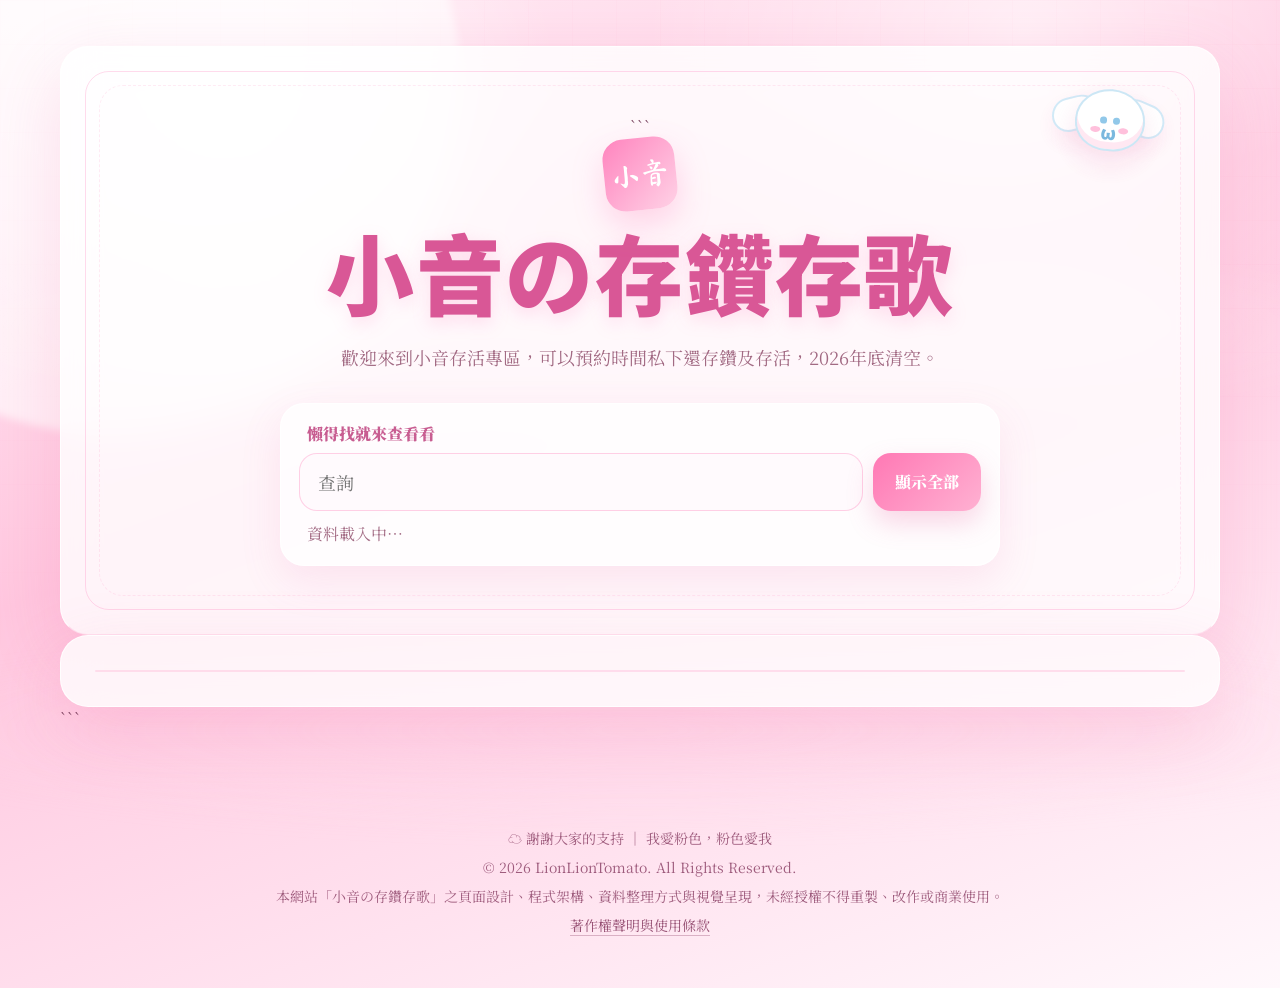
==== index.html @ f8d4b756 "Update index.html" ====
<!doctype html>

<html lang="zh-Hant">
<head>
  <meta charset="utf-8" />
  <meta name="viewport" content="width=device-width, initial-scale=1" />
  <title>小音の存鑽存歌</title>
  <meta name="description" content="小音の存鑽存歌查詢頁，只呈現 Google 試算表 A～F 欄資料。" />
  <link rel="preconnect" href="https://fonts.googleapis.com">
  <link rel="preconnect" href="https://fonts.gstatic.com" crossorigin>
  <link href="https://fonts.googleapis.com/css2?family=Ma+Shan+Zheng&family=Noto+Sans+TC:wght@500;700;900&family=Noto+Serif+TC:wght@500;700;900&display=swap" rel="stylesheet">
  <link rel="stylesheet" href="style.css" />
  <link rel="icon" type="image/svg+xml" href='data:image/svg+xml,<svg xmlns="http://www.w3.org/2000/svg" viewBox="0 0 100 100"><text y="0.9em" font-size="90">♬⋆</text></svg>'>

  <style>
    .site-footer{
      position:relative;
      z-index:2;
      max-width:980px;
      margin:36px auto 24px;
      padding:22px 18px;
      text-align:center;
      font-family:"Noto Serif TC","Noto Sans TC",serif;
      color:rgba(148,76,112,.9);
      font-size:14px;
      line-height:1.8;
    }

    .site-footer p{
      margin:4px 0;
    }

    .site-footer a{
      color:rgba(148,76,112,.98);
      text-decoration:none;
      border-bottom:1px solid rgba(148,76,112,.35);
    }

    .site-footer a:hover{
      opacity:.75;
    }
  </style>

</head>

<body>
  <div class="sky-glow"></div>
  <div class="mist mist-a"></div>
  <div class="mist mist-b"></div>

  <div class="floating-icons" aria-hidden="true">
    <span style="--x:8%; --delay:0s; --duration:13s;">☁️</span>
    <span style="--x:18%; --delay:2s; --duration:16s;">♡</span>
    <span style="--x:31%; --delay:5s; --duration:18s;">✦</span>
    <span style="--x:49%; --delay:1s; --duration:14s;">🎀</span>
    <span style="--x:64%; --delay:4s; --duration:17s;">☁️</span>
    <span style="--x:80%; --delay:3s; --duration:15s;">♡</span>
    <span style="--x:92%; --delay:6s; --duration:19s;">✧</span>
  </div>

  <main class="page-shell">
    <section class="hero panel">
      <div class="cinnamoroll-buddy" aria-hidden="true">
        <span class="ear ear-left"></span>
        <span class="ear ear-right"></span>
        <span class="face">
          <span class="eye eye-left"></span>
          <span class="eye eye-right"></span>
          <span class="cheek cheek-left"></span>
          <span class="cheek cheek-right"></span>
          <span class="mouth">ω</span>
        </span>
      </div>

```
  <div class="seal">小音</div>
  <p class="eyebrow"></p>
  <h1 id="siteTitle">小音の存鑽存歌</h1>
  <p id="siteSubtitle" class="subtitle">歡迎來到小音存活專區，可以預約時間私下還存鑽及存活，2026年底清空。</p>

  <div class="search-card" role="search">
    <label for="searchInput">懶得找就來查看看</label>
    <div class="search-row">
      <input id="searchInput" type="search" autocomplete="off" placeholder="查詢" />
      <button id="clearBtn" type="button">顯示全部</button>
    </div>
    <p id="resultText" class="result-text">資料載入中…</p>
  </div>
</section>

<section class="panel content-panel" aria-label="存鑽資料查詢結果">
  <div class="table-wrap">
    <table>
      <thead id="tableHead"></thead>
      <tbody id="tableBody"></tbody>
    </table>
  </div>
</section>
```

  </main>

  <footer class="site-footer">
    <p>☁️ 謝謝大家的支持 ｜ 我愛粉色，粉色愛我</p>
    <p>© 2026 LionLionTomato. All Rights Reserved.</p>
    <p>本網站「小音の存鑽存歌」之頁面設計、程式架構、資料整理方式與視覺呈現，未經授權不得重製、改作或商業使用。</p>
    <p><a href="copyright.html">著作權聲明與使用條款</a></p>
  </footer>

  <script src="script.js"></script>

</body>
</html>
---- style.css ----
:root {
  --sky-50: #fff7fb;
  --sky-100: #ffeaf4;
  --sky-200: #ffd3e7;
  --sky-300: #ffacd3;
  --sky-500: #ff78b4;
  --ink: #77415d;
  --ink-soft: #a26a83;
  --paper: rgba(255, 255, 255, 0.80);
  --paper-solid: #fffafd;
  --line: rgba(255, 120, 180, 0.24);
  --shadow: 0 24px 70px rgba(238, 92, 157, 0.18);
  --radius: 28px;
}

* { box-sizing: border-box; }
html { scroll-behavior: smooth; }
body {
  margin: 0;
  min-height: 100vh;
  color: var(--ink);
  font-family: "Noto Serif TC", "DFKai-SB", "KaiTi", serif;
  background:
    radial-gradient(circle at 18% 10%, rgba(255,255,255,0.86), rgba(255,255,255,0) 24%),
    radial-gradient(circle at 80% 3%, rgba(255,255,255,0.62), rgba(255,255,255,0) 27%),
    linear-gradient(160deg, #fff1f8 0%, #ffc7df 42%, #fff8fc 100%);
  overflow-x: hidden;
}
body::before {
  content: "";
  position: fixed;
  inset: 0;
  pointer-events: none;
  background-image:
    linear-gradient(rgba(255, 120, 180, 0.06) 1px, transparent 1px),
    linear-gradient(90deg, rgba(255, 120, 180, 0.045) 1px, transparent 1px);
  background-size: 44px 44px;
  mask-image: linear-gradient(to bottom, rgba(0,0,0,0.55), transparent 78%);
}
.sky-glow {
  position: fixed;
  width: 54vw;
  height: 54vw;
  left: -18vw;
  top: -20vw;
  border-radius: 50%;
  background: rgba(255, 255, 255, 0.62);
  filter: blur(4px);
  pointer-events: none;
}
.mist {
  position: fixed;
  left: -15%;
  right: -15%;
  height: 220px;
  border-radius: 50%;
  pointer-events: none;
  filter: blur(10px);
  opacity: .55;
  animation: drift 18s ease-in-out infinite alternate;
}
.mist-a { top: 220px; background: radial-gradient(ellipse, rgba(255,255,255,.82), transparent 68%); }
.mist-b { bottom: 60px; background: radial-gradient(ellipse, rgba(255,211,231,.72), transparent 70%); animation-duration: 24s; }
@keyframes drift {
  from { transform: translateX(-3%) translateY(0); }
  to { transform: translateX(5%) translateY(-18px); }
}
.floating-icons {
  position: fixed;
  inset: 0;
  pointer-events: none;
  overflow: hidden;
  z-index: 1;
}
.floating-icons span {
  position: absolute;
  left: var(--x);
  bottom: -80px;
  font-size: clamp(22px, 3vw, 42px);
  opacity: .38;
  animation: floatUp var(--duration) linear infinite;
  animation-delay: var(--delay);
}
@keyframes floatUp {
  0% { transform: translateY(0) rotate(0deg); opacity: 0; }
  12% { opacity: .38; }
  70% { opacity: .34; }
  100% { transform: translateY(-115vh) rotate(28deg); opacity: 0; }
}
.page-shell {
  position: relative;
  z-index: 2;
  width: min(1160px, calc(100% - 32px));
  margin: 0 auto;
  padding: 46px 0 34px;
}
.panel {
  background: var(--paper);
  backdrop-filter: blur(18px);
  border: 1px solid rgba(255,255,255,.86);
  box-shadow: var(--shadow);
  border-radius: var(--radius);
}
.hero {
  min-height: 390px;
  padding: clamp(30px, 6vw, 68px);
  position: relative;
  overflow: hidden;
  text-align: center;
  border-bottom: 1px solid rgba(255, 120, 180, .16);
}
.hero::before,
.hero::after {
  content: "";
  position: absolute;
  inset: 24px;
  border: 1px solid rgba(255, 126, 186, .28);
  border-radius: 24px;
  pointer-events: none;
}
.hero::after {
  inset: 38px;
  border-style: dashed;
  opacity: .55;
}
.cinnamoroll-buddy {
  position: absolute;
  top: 30px;
  right: 52px;
  width: 118px;
  height: 88px;
  transform: rotate(5deg);
  opacity: .94;
  pointer-events: none;
  z-index: 1;
}
.cinnamoroll-buddy .face {
  position: absolute;
  left: 26px;
  top: 12px;
  width: 70px;
  height: 62px;
  border-radius: 50% 50% 46% 46%;
  background: #fff;
  box-shadow: 0 12px 26px rgba(230, 99, 159, .18), inset 0 -7px 0 rgba(255, 226, 239, .8);
  border: 2px solid rgba(142, 203, 235, .48);
}
.cinnamoroll-buddy .ear {
  position: absolute;
  top: 22px;
  width: 48px;
  height: 34px;
  background: #fff;
  border-radius: 40px 40px 36px 36px;
  border: 2px solid rgba(142, 203, 235, .42);
  box-shadow: 0 10px 22px rgba(230, 99, 159, .13);
}
.cinnamoroll-buddy .ear-left { left: 2px; transform: rotate(-19deg); }
.cinnamoroll-buddy .ear-right { right: 2px; transform: rotate(19deg); }
.cinnamoroll-buddy .eye {
  position: absolute;
  top: 26px;
  width: 7px;
  height: 7px;
  background: #8bc5e8;
  border-radius: 50%;
}
.cinnamoroll-buddy .eye-left { left: 23px; }
.cinnamoroll-buddy .eye-right { right: 23px; }
.cinnamoroll-buddy .cheek {
  position: absolute;
  top: 36px;
  width: 10px;
  height: 6px;
  background: rgba(255, 135, 188, .55);
  border-radius: 50%;
}
.cinnamoroll-buddy .cheek-left { left: 14px; }
.cinnamoroll-buddy .cheek-right { right: 14px; }
.cinnamoroll-buddy .mouth {
  position: absolute;
  left: 0;
  right: 0;
  top: 32px;
  text-align: center;
  color: #72b4dc;
  font: 900 18px/1 "Noto Sans TC", sans-serif;
}
.seal {
  width: 72px;
  height: 72px;
  margin: 0 auto 12px;
  display: grid;
  place-items: center;
  border-radius: 20px;
  background: linear-gradient(135deg, #ff84be, #ffd2e6);
  color: #fff;
  font-family: "Ma Shan Zheng", "DFKai-SB", serif;
  font-size: 30px;
  box-shadow: 0 14px 32px rgba(255, 120, 180, .28);
  transform: rotate(-6deg);
}
.eyebrow {
  margin: 0 0 10px;
  letter-spacing: .18em;
  text-transform: uppercase;
  font-size: 12px;
  color: #db6fa4;
  font-weight: 700;
}
h1, h2 {
  margin: 0;
  font-family: "Noto Sans TC", "Noto Serif TC", "Microsoft JhengHei", sans-serif;
  letter-spacing: .03em;
  font-weight: 800;
}
h1 {
  font-size: clamp(42px, 7.6vw, 88px);
  line-height: 1.12;
  color: #d95796;
  font-weight: 900;
  letter-spacing: .02em;
  text-shadow: 0 6px 18px rgba(255, 120, 180, .22);
}
h2 { font-size: clamp(32px, 4vw, 52px); color: #cf5a91; }
.subtitle {
  margin: 20px auto 0;
  max-width: 680px;
  color: var(--ink-soft);
  font-size: 18px;
  line-height: 1.8;
}
.search-card {
  width: min(720px, 100%);
  margin: 30px auto 0;
  padding: 18px;
  border-radius: 24px;
  background: rgba(255, 255, 255, .74);
  border: 1px solid rgba(255, 255, 255, .92);
  box-shadow: 0 15px 40px rgba(230, 99, 159, .13);
  text-align: left;
}
.search-card label {
  display: block;
  margin: 0 0 8px 8px;
  font-weight: 900;
  color: #c85d91;
}
.search-row {
  display: grid;
  grid-template-columns: 1fr auto;
  gap: 10px;
}
input[type="search"] {
  width: 100%;
  border: 1px solid rgba(255, 120, 180, .32);
  background: rgba(255, 250, 253, .96);
  color: var(--ink);
  font: inherit;
  font-size: 18px;
  border-radius: 18px;
  padding: 15px 18px;
  outline: none;
  transition: .2s ease;
}
input[type="search"]:focus {
  border-color: rgba(230, 99, 159, .72);
  box-shadow: 0 0 0 4px rgba(255, 126, 186, .20);
}
button {
  border: 0;
  border-radius: 18px;
  padding: 0 22px;
  font: inherit;
  font-weight: 900;
  color: white;
  cursor: pointer;
  background: linear-gradient(135deg, #ff78b4, #ffb1d2);
  box-shadow: 0 12px 26px rgba(230, 99, 159, .25);
  transition: transform .2s ease, box-shadow .2s ease;
}
button:hover {
  transform: translateY(-2px);
  box-shadow: 0 16px 32px rgba(230, 99, 159, .30);
}
.result-text {
  margin: 10px 8px 0;
  color: var(--ink-soft);
  line-height: 1.6;
}
.sheet-actions {
  margin: 8px 8px 0;
  color: var(--ink-soft);
  line-height: 1.6;
  font-size: 15px;
}
.sheet-actions a {
  color: #d95796;
  font-weight: 900;
  text-decoration: none;
  border-bottom: 1px solid rgba(217, 87, 150, .35);
}
.sheet-actions a:hover { border-bottom-color: rgba(217, 87, 150, .9); }
.summary-grid {
  display: grid;
  grid-template-columns: repeat(5, 1fr);
  gap: 14px;
  margin: 18px 0;
}
.summary-card {
  position: relative;
  overflow: hidden;
  padding: 20px 18px;
  border-radius: 24px;
  background: rgba(255, 255, 255, .72);
  border: 1px solid rgba(255,255,255,.9);
  box-shadow: 0 16px 46px rgba(230, 99, 159, .13);
}
.summary-card::after {
  content: "";
  position: absolute;
  width: 82px;
  height: 82px;
  right: -22px;
  top: -28px;
  background: var(--accent, #ffd3e7);
  border-radius: 50%;
  opacity: .38;
}
.summary-card .label {
  color: var(--ink-soft);
  font-size: 13px;
  font-weight: 900;
}
.summary-card .value {
  margin-top: 6px;
  font-size: clamp(24px, 3vw, 34px);
  font-weight: 900;
  color: #bd4d82;
}
.content-panel { padding: clamp(20px, 4vw, 34px); }
.section-head {
  display: flex;
  align-items: end;
  justify-content: space-between;
  gap: 20px;
  margin-bottom: 20px;
}
.source-note { color: var(--ink-soft); margin: 0; }
.table-wrap {
  overflow-x: auto;
  border-radius: 22px;
  border: 1px solid var(--line);
  background: rgba(255,255,255,.60);
}
table {
  width: 100%;
  border-collapse: collapse;
  min-width: 860px;
}
th, td {
  padding: 16px 14px;
  text-align: center;
  border-bottom: 1px solid rgba(255, 120, 180, .14);
}
th {
  font-size: 15px;
  letter-spacing: .08em;
  color: #fff;
  font-weight: 900;
  white-space: nowrap;
}
td {
  font-size: 17px;
  color: #7a4660;
}
tbody tr:hover { background: rgba(255, 236, 246, .62); }
.col-name { background: linear-gradient(135deg, #ff78b4, #ffaad0); }
.col-diamond { background: linear-gradient(135deg, #ff97c7, #ffc1dc); }
.col-song { background: linear-gradient(135deg, #bda7ff, #dfd5ff); }
.col-bomb { background: linear-gradient(135deg, #ffaecf, #ffd8e8); }
.col-total { background: linear-gradient(135deg, #ffc76f, #ffe1a7); }
.col-extra { background: linear-gradient(135deg, #8fd6f7, #cceeff); }
.name-cell {
  font-weight: 900;
  color: #bd4d82;
}
.empty-state {
  grid-column: 1 / -1;
  text-align: center;
  padding: 36px 16px;
  color: var(--ink-soft);
  border: 1px dashed rgba(255, 120, 180, .38);
  border-radius: 24px;
  background: rgba(255,255,255,.45);
}
footer {
  position: relative;
  z-index: 2;
  width: min(1160px, calc(100% - 32px));
  margin: 0 auto 30px;
  text-align: center;
  color: rgba(119, 65, 93, .64);
  font-size: 14px;
}
@media (max-width: 920px) {
  .summary-grid { grid-template-columns: repeat(2, 1fr); }
  .section-head { align-items: flex-start; flex-direction: column; }
  .cinnamoroll-buddy { opacity: .38; transform: scale(.9) rotate(5deg); }
}
@media (max-width: 640px) {
  .page-shell { width: min(100% - 20px, 1160px); padding-top: 18px; }
  .hero { padding: 28px 18px; }
  .search-row { grid-template-columns: 1fr; }
  button { min-height: 52px; }
  .summary-grid { grid-template-columns: 1fr; }
  th, td { padding: 13px 10px; }
  .cinnamoroll-buddy { top: 18px; right: 14px; transform: scale(.72) rotate(5deg); }
}
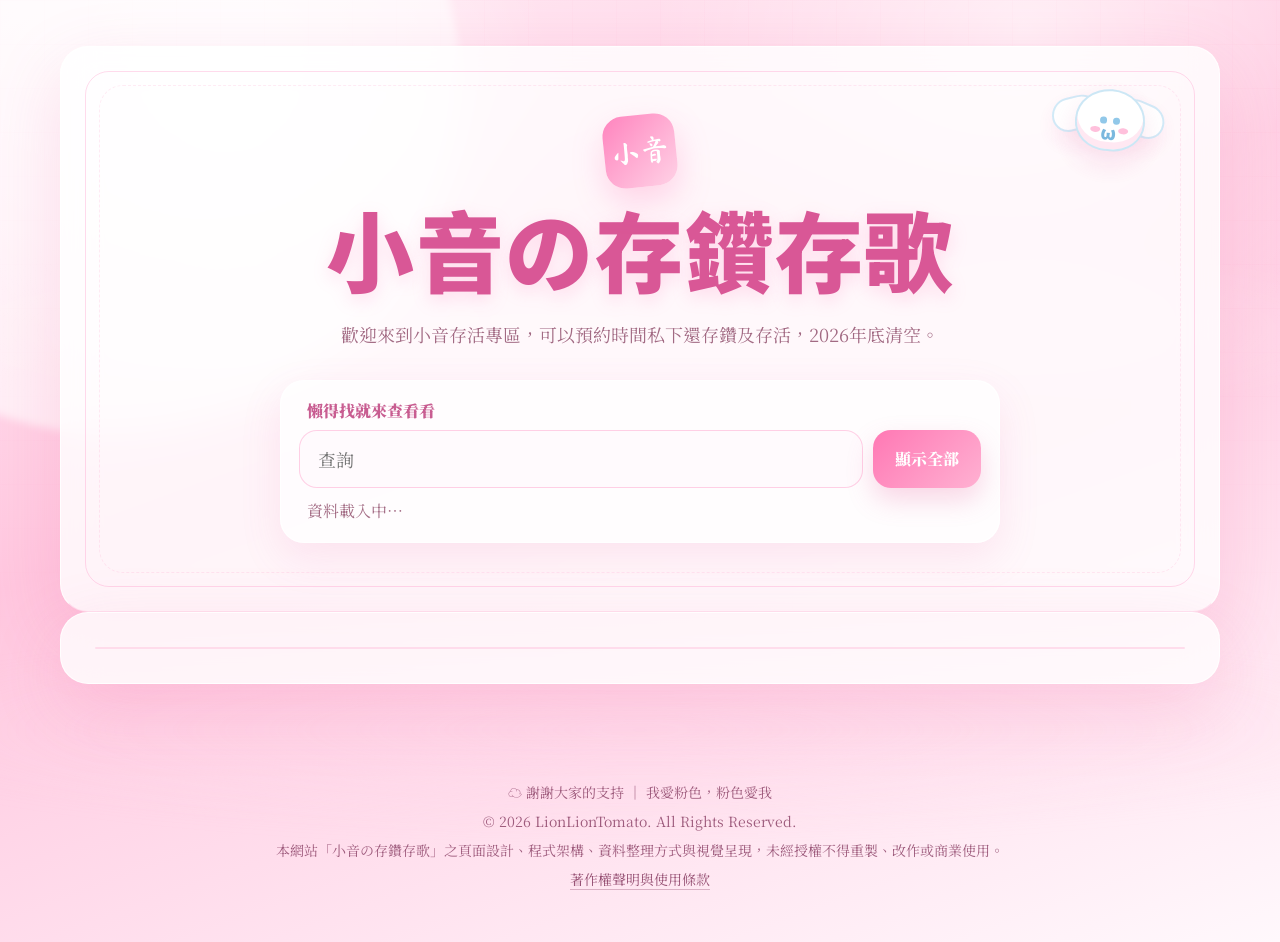
==== commit f5ad5279: "Update index.html" ====
--- a/index.html
+++ b/index.html
@@ -72,32 +72,29 @@
         </span>
       </div>
 
-```
-  <div class="seal">小音</div>
-  <p class="eyebrow"></p>
-  <h1 id="siteTitle">小音の存鑽存歌</h1>
-  <p id="siteSubtitle" class="subtitle">歡迎來到小音存活專區，可以預約時間私下還存鑽及存活，2026年底清空。</p>
+      <div class="seal">小音</div>
+      <p class="eyebrow"></p>
+      <h1 id="siteTitle">小音の存鑽存歌</h1>
+      <p id="siteSubtitle" class="subtitle">歡迎來到小音存活專區，可以預約時間私下還存鑽及存活，2026年底清空。</p>
 
-  <div class="search-card" role="search">
-    <label for="searchInput">懶得找就來查看看</label>
-    <div class="search-row">
-      <input id="searchInput" type="search" autocomplete="off" placeholder="查詢" />
-      <button id="clearBtn" type="button">顯示全部</button>
-    </div>
-    <p id="resultText" class="result-text">資料載入中…</p>
-  </div>
-</section>
+      <div class="search-card" role="search">
+        <label for="searchInput">懶得找就來查看看</label>
+        <div class="search-row">
+          <input id="searchInput" type="search" autocomplete="off" placeholder="查詢" />
+          <button id="clearBtn" type="button">顯示全部</button>
+        </div>
+        <p id="resultText" class="result-text">資料載入中…</p>
+      </div>
+    </section>
 
-<section class="panel content-panel" aria-label="存鑽資料查詢結果">
-  <div class="table-wrap">
-    <table>
-      <thead id="tableHead"></thead>
-      <tbody id="tableBody"></tbody>
-    </table>
-  </div>
-</section>
-```
-
+    <section class="panel content-panel" aria-label="存鑽資料查詢結果">
+      <div class="table-wrap">
+        <table>
+          <thead id="tableHead"></thead>
+          <tbody id="tableBody"></tbody>
+        </table>
+      </div>
+    </section>
   </main>
 
   <footer class="site-footer">
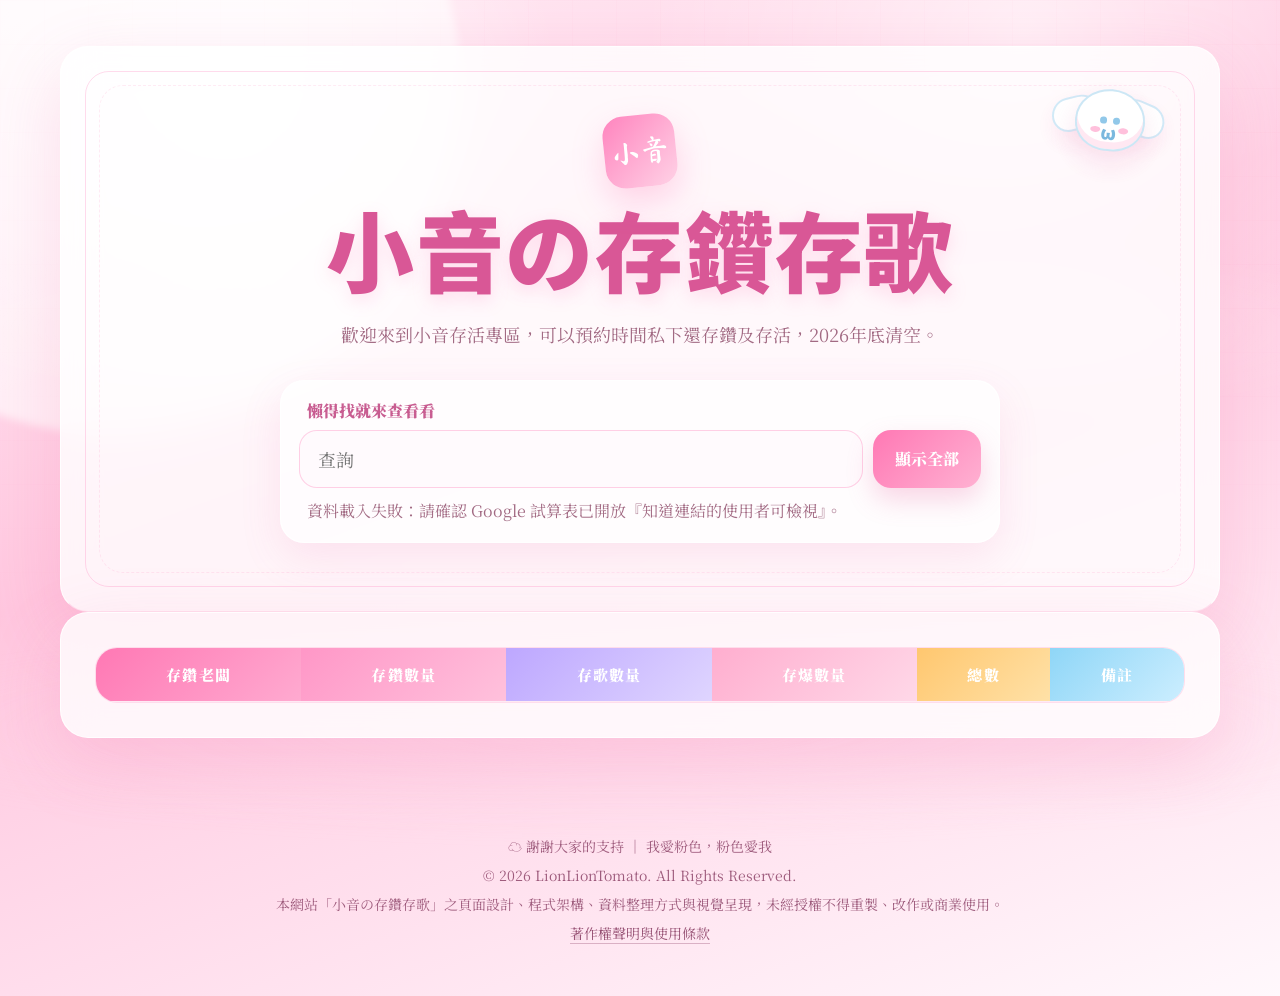
==== commit 9cda292a: "Update index.html" ====
--- a/index.html
+++ b/index.html
@@ -104,7 +104,7 @@
     <p><a href="copyright.html">著作權聲明與使用條款</a></p>
   </footer>
 
-  <script src="script.js"></script>
+  <script src="script.js?v=20260621a"></script>
 
 </body>
 </html>
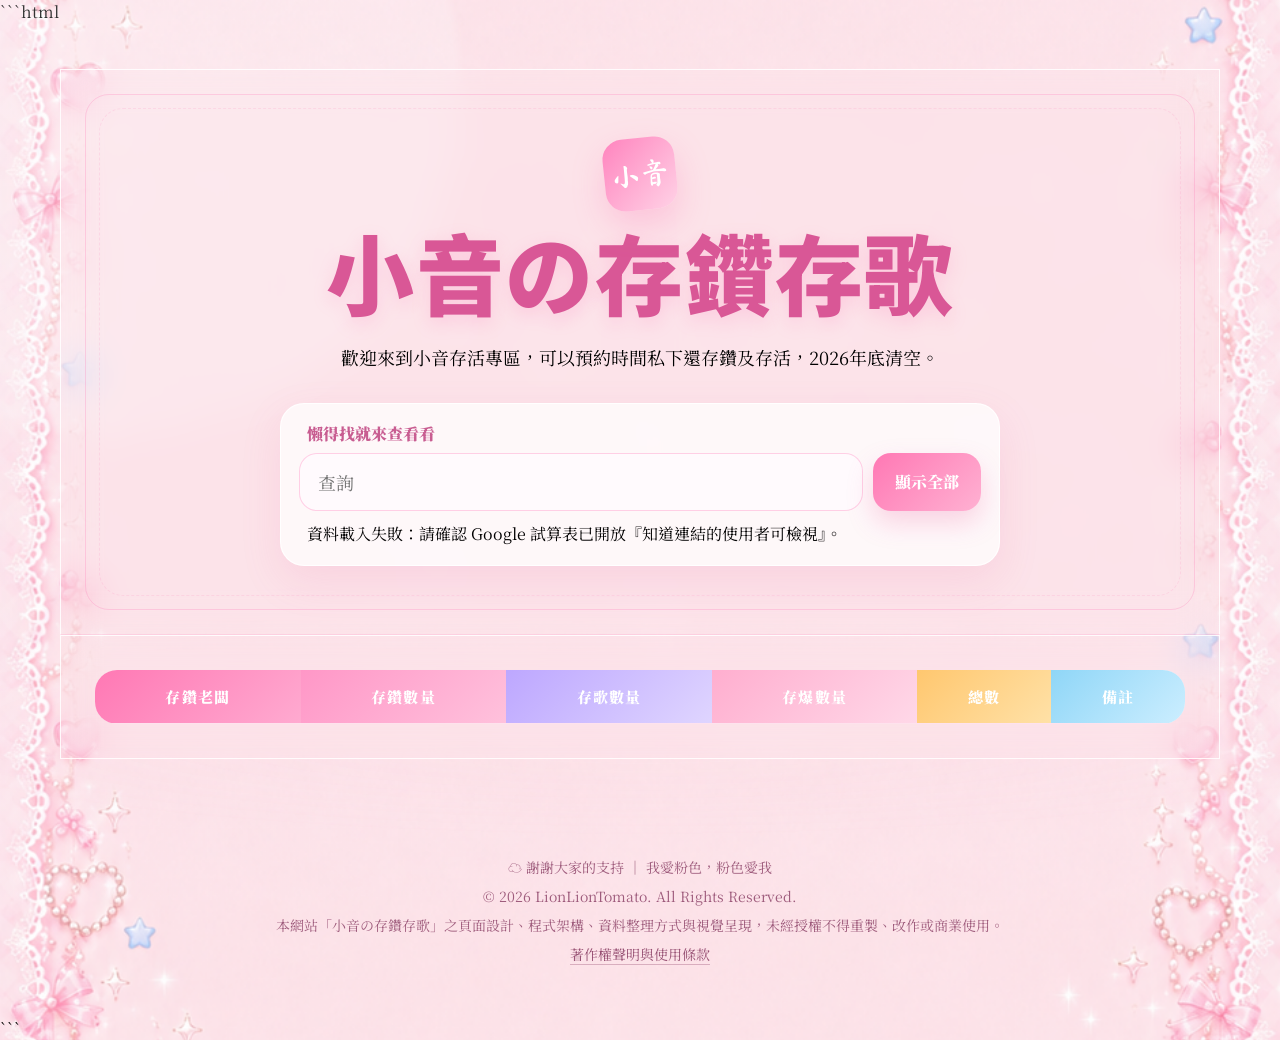
==== commit a0cf9e84: "Update index.html" ====
--- a/index.html
+++ b/index.html
@@ -1,3 +1,4 @@
+```html
 <!doctype html>
 
 <html lang="zh-Hant">
@@ -6,10 +7,13 @@
   <meta name="viewport" content="width=device-width, initial-scale=1" />
   <title>小音の存鑽存歌</title>
   <meta name="description" content="小音の存鑽存歌查詢頁，只呈現 Google 試算表 A～F 欄資料。" />
+
   <link rel="preconnect" href="https://fonts.googleapis.com">
   <link rel="preconnect" href="https://fonts.gstatic.com" crossorigin>
   <link href="https://fonts.googleapis.com/css2?family=Ma+Shan+Zheng&family=Noto+Sans+TC:wght@500;700;900&family=Noto+Serif+TC:wght@500;700;900&display=swap" rel="stylesheet">
+
   <link rel="stylesheet" href="style.css" />
+
   <link rel="icon" type="image/svg+xml" href='data:image/svg+xml,<svg xmlns="http://www.w3.org/2000/svg" viewBox="0 0 100 100"><text y="0.9em" font-size="90">♬⋆</text></svg>'>
 
   <style>
@@ -40,7 +44,6 @@
       opacity:.75;
     }
   </style>
-
 </head>
 
 <body>
@@ -60,29 +63,20 @@
 
   <main class="page-shell">
     <section class="hero panel">
-      <div class="cinnamoroll-buddy" aria-hidden="true">
-        <span class="ear ear-left"></span>
-        <span class="ear ear-right"></span>
-        <span class="face">
-          <span class="eye eye-left"></span>
-          <span class="eye eye-right"></span>
-          <span class="cheek cheek-left"></span>
-          <span class="cheek cheek-right"></span>
-          <span class="mouth">ω</span>
-        </span>
-      </div>
-
       <div class="seal">小音</div>
       <p class="eyebrow"></p>
+
       <h1 id="siteTitle">小音の存鑽存歌</h1>
       <p id="siteSubtitle" class="subtitle">歡迎來到小音存活專區，可以預約時間私下還存鑽及存活，2026年底清空。</p>
 
       <div class="search-card" role="search">
         <label for="searchInput">懶得找就來查看看</label>
+
         <div class="search-row">
           <input id="searchInput" type="search" autocomplete="off" placeholder="查詢" />
           <button id="clearBtn" type="button">顯示全部</button>
         </div>
+
         <p id="resultText" class="result-text">資料載入中…</p>
       </div>
     </section>
@@ -105,6 +99,6 @@
   </footer>
 
   <script src="script.js?v=20260621a"></script>
-
 </body>
 </html>
+```
--- a/style.css
+++ b/style.css
@@ -1,3 +1,4 @@
+```css
 :root {
   --sky-50: #fff7fb;
   --sky-100: #ffeaf4;
@@ -15,28 +16,30 @@
 
 * { box-sizing: border-box; }
 html { scroll-behavior: smooth; }
+
 body {
   margin: 0;
   min-height: 100vh;
   color: var(--ink);
   font-family: "Noto Serif TC", "DFKai-SB", "KaiTi", serif;
+  overflow-x: hidden;
+  position: relative;
+
+  /* 電腦版背景：粉紅少女風背景圖 */
   background:
-    radial-gradient(circle at 18% 10%, rgba(255,255,255,0.86), rgba(255,255,255,0) 24%),
-    radial-gradient(circle at 80% 3%, rgba(255,255,255,0.62), rgba(255,255,255,0) 27%),
-    linear-gradient(160deg, #fff1f8 0%, #ffc7df 42%, #fff8fc 100%);
-  overflow-x: hidden;
-}
+    linear-gradient(rgba(255, 236, 246, 0.08), rgba(255, 236, 246, 0.08)),
+    url("./bg-desktop.png");
+  background-size: cover;
+  background-position: center center;
+  background-repeat: no-repeat;
+  background-attachment: fixed;
+}
+
+/* 關掉原本格線背景，避免和圖片背景重疊 */
 body::before {
-  content: "";
-  position: fixed;
-  inset: 0;
-  pointer-events: none;
-  background-image:
-    linear-gradient(rgba(255, 120, 180, 0.06) 1px, transparent 1px),
-    linear-gradient(90deg, rgba(255, 120, 180, 0.045) 1px, transparent 1px);
-  background-size: 44px 44px;
-  mask-image: linear-gradient(to bottom, rgba(0,0,0,0.55), transparent 78%);
-}
+  display: none;
+}
+
 .sky-glow {
   position: fixed;
   width: 54vw;
@@ -44,10 +47,11 @@
   left: -18vw;
   top: -20vw;
   border-radius: 50%;
-  background: rgba(255, 255, 255, 0.62);
+  background: rgba(255, 255, 255, 0.20);
   filter: blur(4px);
   pointer-events: none;
 }
+
 .mist {
   position: fixed;
   left: -15%;
@@ -56,15 +60,26 @@
   border-radius: 50%;
   pointer-events: none;
   filter: blur(10px);
-  opacity: .55;
+  opacity: .22;
   animation: drift 18s ease-in-out infinite alternate;
 }
-.mist-a { top: 220px; background: radial-gradient(ellipse, rgba(255,255,255,.82), transparent 68%); }
-.mist-b { bottom: 60px; background: radial-gradient(ellipse, rgba(255,211,231,.72), transparent 70%); animation-duration: 24s; }
+
+.mist-a {
+  top: 220px;
+  background: radial-gradient(ellipse, rgba(255,255,255,.30), transparent 68%);
+}
+
+.mist-b {
+  bottom: 60px;
+  background: radial-gradient(ellipse, rgba(255,211,231,.28), transparent 70%);
+  animation-duration: 24s;
+}
+
 @keyframes drift {
   from { transform: translateX(-3%) translateY(0); }
   to { transform: translateX(5%) translateY(-18px); }
 }
+
 .floating-icons {
   position: fixed;
   inset: 0;
@@ -72,21 +87,24 @@
   overflow: hidden;
   z-index: 1;
 }
+
 .floating-icons span {
   position: absolute;
   left: var(--x);
   bottom: -80px;
   font-size: clamp(22px, 3vw, 42px);
-  opacity: .38;
+  opacity: .22;
   animation: floatUp var(--duration) linear infinite;
   animation-delay: var(--delay);
 }
+
 @keyframes floatUp {
   0% { transform: translateY(0) rotate(0deg); opacity: 0; }
-  12% { opacity: .38; }
-  70% { opacity: .34; }
+  12% { opacity: .22; }
+  70% { opacity: .20; }
   100% { transform: translateY(-115vh) rotate(28deg); opacity: 0; }
 }
+
 .page-shell {
   position: relative;
   z-index: 2;
@@ -94,6 +112,7 @@
   margin: 0 auto;
   padding: 46px 0 34px;
 }
+
 .panel {
   background: var(--paper);
   backdrop-filter: blur(18px);
@@ -101,6 +120,7 @@
   box-shadow: var(--shadow);
   border-radius: var(--radius);
 }
+
 .hero {
   min-height: 390px;
   padding: clamp(30px, 6vw, 68px);
@@ -109,6 +129,7 @@
   text-align: center;
   border-bottom: 1px solid rgba(255, 120, 180, .16);
 }
+
 .hero::before,
 .hero::after {
   content: "";
@@ -118,22 +139,18 @@
   border-radius: 24px;
   pointer-events: none;
 }
+
 .hero::after {
   inset: 38px;
   border-style: dashed;
   opacity: .55;
 }
+
+/* 背景圖已經有角色，這裡關掉原本 CSS 生成的小角色 */
 .cinnamoroll-buddy {
-  position: absolute;
-  top: 30px;
-  right: 52px;
-  width: 118px;
-  height: 88px;
-  transform: rotate(5deg);
-  opacity: .94;
-  pointer-events: none;
-  z-index: 1;
-}
+  display: none;
+}
+
 .cinnamoroll-buddy .face {
   position: absolute;
   left: 26px;
@@ -145,6 +162,7 @@
   box-shadow: 0 12px 26px rgba(230, 99, 159, .18), inset 0 -7px 0 rgba(255, 226, 239, .8);
   border: 2px solid rgba(142, 203, 235, .48);
 }
+
 .cinnamoroll-buddy .ear {
   position: absolute;
   top: 22px;
@@ -155,8 +173,10 @@
   border: 2px solid rgba(142, 203, 235, .42);
   box-shadow: 0 10px 22px rgba(230, 99, 159, .13);
 }
+
 .cinnamoroll-buddy .ear-left { left: 2px; transform: rotate(-19deg); }
 .cinnamoroll-buddy .ear-right { right: 2px; transform: rotate(19deg); }
+
 .cinnamoroll-buddy .eye {
   position: absolute;
   top: 26px;
@@ -165,8 +185,10 @@
   background: #8bc5e8;
   border-radius: 50%;
 }
+
 .cinnamoroll-buddy .eye-left { left: 23px; }
 .cinnamoroll-buddy .eye-right { right: 23px; }
+
 .cinnamoroll-buddy .cheek {
   position: absolute;
   top: 36px;
@@ -175,8 +197,10 @@
   background: rgba(255, 135, 188, .55);
   border-radius: 50%;
 }
+
 .cinnamoroll-buddy .cheek-left { left: 14px; }
 .cinnamoroll-buddy .cheek-right { right: 14px; }
+
 .cinnamoroll-buddy .mouth {
   position: absolute;
   left: 0;
@@ -186,6 +210,7 @@
   color: #72b4dc;
   font: 900 18px/1 "Noto Sans TC", sans-serif;
 }
+
 .seal {
   width: 72px;
   height: 72px;
@@ -200,6 +225,7 @@
   box-shadow: 0 14px 32px rgba(255, 120, 180, .28);
   transform: rotate(-6deg);
 }
+
 .eyebrow {
   margin: 0 0 10px;
   letter-spacing: .18em;
@@ -208,12 +234,14 @@
   color: #db6fa4;
   font-weight: 700;
 }
+
 h1, h2 {
   margin: 0;
   font-family: "Noto Sans TC", "Noto Serif TC", "Microsoft JhengHei", sans-serif;
   letter-spacing: .03em;
   font-weight: 800;
 }
+
 h1 {
   font-size: clamp(42px, 7.6vw, 88px);
   line-height: 1.12;
@@ -222,7 +250,12 @@
   letter-spacing: .02em;
   text-shadow: 0 6px 18px rgba(255, 120, 180, .22);
 }
-h2 { font-size: clamp(32px, 4vw, 52px); color: #cf5a91; }
+
+h2 {
+  font-size: clamp(32px, 4vw, 52px);
+  color: #cf5a91;
+}
+
 .subtitle {
   margin: 20px auto 0;
   max-width: 680px;
@@ -230,6 +263,7 @@
   font-size: 18px;
   line-height: 1.8;
 }
+
 .search-card {
   width: min(720px, 100%);
   margin: 30px auto 0;
@@ -240,17 +274,20 @@
   box-shadow: 0 15px 40px rgba(230, 99, 159, .13);
   text-align: left;
 }
+
 .search-card label {
   display: block;
   margin: 0 0 8px 8px;
   font-weight: 900;
   color: #c85d91;
 }
+
 .search-row {
   display: grid;
   grid-template-columns: 1fr auto;
   gap: 10px;
 }
+
 input[type="search"] {
   width: 100%;
   border: 1px solid rgba(255, 120, 180, .32);
@@ -263,10 +300,12 @@
   outline: none;
   transition: .2s ease;
 }
+
 input[type="search"]:focus {
   border-color: rgba(230, 99, 159, .72);
   box-shadow: 0 0 0 4px rgba(255, 126, 186, .20);
 }
+
 button {
   border: 0;
   border-radius: 18px;
@@ -279,34 +318,43 @@
   box-shadow: 0 12px 26px rgba(230, 99, 159, .25);
   transition: transform .2s ease, box-shadow .2s ease;
 }
+
 button:hover {
   transform: translateY(-2px);
   box-shadow: 0 16px 32px rgba(230, 99, 159, .30);
 }
+
 .result-text {
   margin: 10px 8px 0;
   color: var(--ink-soft);
   line-height: 1.6;
 }
+
 .sheet-actions {
   margin: 8px 8px 0;
   color: var(--ink-soft);
   line-height: 1.6;
   font-size: 15px;
 }
+
 .sheet-actions a {
   color: #d95796;
   font-weight: 900;
   text-decoration: none;
   border-bottom: 1px solid rgba(217, 87, 150, .35);
 }
-.sheet-actions a:hover { border-bottom-color: rgba(217, 87, 150, .9); }
+
+.sheet-actions a:hover {
+  border-bottom-color: rgba(217, 87, 150, .9);
+}
+
 .summary-grid {
   display: grid;
   grid-template-columns: repeat(5, 1fr);
   gap: 14px;
   margin: 18px 0;
 }
+
 .summary-card {
   position: relative;
   overflow: hidden;
@@ -316,6 +364,7 @@
   border: 1px solid rgba(255,255,255,.9);
   box-shadow: 0 16px 46px rgba(230, 99, 159, .13);
 }
+
 .summary-card::after {
   content: "";
   position: absolute;
@@ -327,18 +376,24 @@
   border-radius: 50%;
   opacity: .38;
 }
+
 .summary-card .label {
   color: var(--ink-soft);
   font-size: 13px;
   font-weight: 900;
 }
+
 .summary-card .value {
   margin-top: 6px;
   font-size: clamp(24px, 3vw, 34px);
   font-weight: 900;
   color: #bd4d82;
 }
-.content-panel { padding: clamp(20px, 4vw, 34px); }
+
+.content-panel {
+  padding: clamp(20px, 4vw, 34px);
+}
+
 .section-head {
   display: flex;
   align-items: end;
@@ -346,23 +401,31 @@
   gap: 20px;
   margin-bottom: 20px;
 }
-.source-note { color: var(--ink-soft); margin: 0; }
+
+.source-note {
+  color: var(--ink-soft);
+  margin: 0;
+}
+
 .table-wrap {
   overflow-x: auto;
   border-radius: 22px;
   border: 1px solid var(--line);
   background: rgba(255,255,255,.60);
 }
+
 table {
   width: 100%;
   border-collapse: collapse;
   min-width: 860px;
 }
+
 th, td {
   padding: 16px 14px;
   text-align: center;
   border-bottom: 1px solid rgba(255, 120, 180, .14);
 }
+
 th {
   font-size: 15px;
   letter-spacing: .08em;
@@ -370,21 +433,28 @@
   font-weight: 900;
   white-space: nowrap;
 }
+
 td {
   font-size: 17px;
   color: #7a4660;
 }
-tbody tr:hover { background: rgba(255, 236, 246, .62); }
+
+tbody tr:hover {
+  background: rgba(255, 236, 246, .62);
+}
+
 .col-name { background: linear-gradient(135deg, #ff78b4, #ffaad0); }
 .col-diamond { background: linear-gradient(135deg, #ff97c7, #ffc1dc); }
 .col-song { background: linear-gradient(135deg, #bda7ff, #dfd5ff); }
 .col-bomb { background: linear-gradient(135deg, #ffaecf, #ffd8e8); }
 .col-total { background: linear-gradient(135deg, #ffc76f, #ffe1a7); }
 .col-extra { background: linear-gradient(135deg, #8fd6f7, #cceeff); }
+
 .name-cell {
   font-weight: 900;
   color: #bd4d82;
 }
+
 .empty-state {
   grid-column: 1 / -1;
   text-align: center;
@@ -394,6 +464,7 @@
   border-radius: 24px;
   background: rgba(255,255,255,.45);
 }
+
 footer {
   position: relative;
   z-index: 2;
@@ -403,17 +474,61 @@
   color: rgba(119, 65, 93, .64);
   font-size: 14px;
 }
+
 @media (max-width: 920px) {
-  .summary-grid { grid-template-columns: repeat(2, 1fr); }
-  .section-head { align-items: flex-start; flex-direction: column; }
-  .cinnamoroll-buddy { opacity: .38; transform: scale(.9) rotate(5deg); }
-}
+  .summary-grid {
+    grid-template-columns: repeat(2, 1fr);
+  }
+
+  .section-head {
+    align-items: flex-start;
+    flex-direction: column;
+  }
+
+  .cinnamoroll-buddy {
+    display: none;
+  }
+}
+
 @media (max-width: 640px) {
-  .page-shell { width: min(100% - 20px, 1160px); padding-top: 18px; }
-  .hero { padding: 28px 18px; }
-  .search-row { grid-template-columns: 1fr; }
-  button { min-height: 52px; }
-  .summary-grid { grid-template-columns: 1fr; }
-  th, td { padding: 13px 10px; }
-  .cinnamoroll-buddy { top: 18px; right: 14px; transform: scale(.72) rotate(5deg); }
-}
+  body {
+    /* 手機版背景 */
+    background:
+      linear-gradient(rgba(255, 236, 246, 0.08), rgba(255, 236, 246, 0.08)),
+      url("./bg-mobile.png");
+    background-size: cover;
+    background-position: center top;
+    background-repeat: no-repeat;
+    background-attachment: scroll;
+  }
+
+  .page-shell {
+    width: min(100% - 20px, 1160px);
+    padding-top: 18px;
+  }
+
+  .hero {
+    padding: 28px 18px;
+  }
+
+  .search-row {
+    grid-template-columns: 1fr;
+  }
+
+  button {
+    min-height: 52px;
+  }
+
+  .summary-grid {
+    grid-template-columns: 1fr;
+  }
+
+  th, td {
+    padding: 13px 10px;
+  }
+
+  .cinnamoroll-buddy {
+    display: none;
+  }
+}
+```
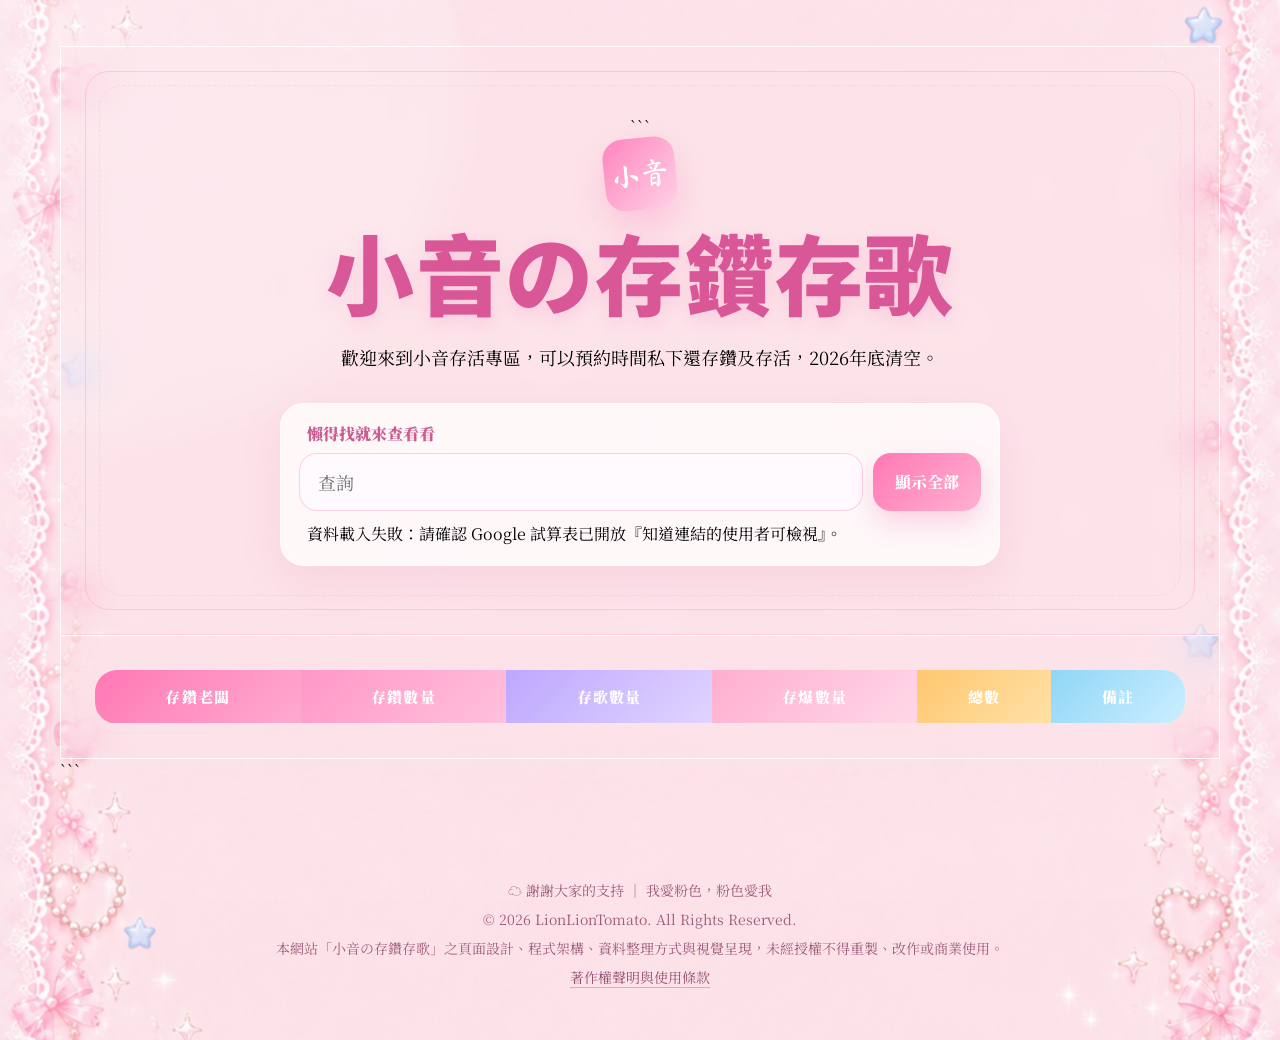
==== commit a57e9b16: "Update index.html" ====
--- a/index.html
+++ b/index.html
@@ -1,4 +1,3 @@
-```html
 <!doctype html>
 
 <html lang="zh-Hant">
@@ -7,13 +6,10 @@
   <meta name="viewport" content="width=device-width, initial-scale=1" />
   <title>小音の存鑽存歌</title>
   <meta name="description" content="小音の存鑽存歌查詢頁，只呈現 Google 試算表 A～F 欄資料。" />
-
   <link rel="preconnect" href="https://fonts.googleapis.com">
   <link rel="preconnect" href="https://fonts.gstatic.com" crossorigin>
   <link href="https://fonts.googleapis.com/css2?family=Ma+Shan+Zheng&family=Noto+Sans+TC:wght@500;700;900&family=Noto+Serif+TC:wght@500;700;900&display=swap" rel="stylesheet">
-
   <link rel="stylesheet" href="style.css" />
-
   <link rel="icon" type="image/svg+xml" href='data:image/svg+xml,<svg xmlns="http://www.w3.org/2000/svg" viewBox="0 0 100 100"><text y="0.9em" font-size="90">♬⋆</text></svg>'>
 
   <style>
@@ -44,6 +40,7 @@
       opacity:.75;
     }
   </style>
+
 </head>
 
 <body>
@@ -63,32 +60,44 @@
 
   <main class="page-shell">
     <section class="hero panel">
-      <div class="seal">小音</div>
-      <p class="eyebrow"></p>
+      <div class="cinnamoroll-buddy" aria-hidden="true">
+        <span class="ear ear-left"></span>
+        <span class="ear ear-right"></span>
+        <span class="face">
+          <span class="eye eye-left"></span>
+          <span class="eye eye-right"></span>
+          <span class="cheek cheek-left"></span>
+          <span class="cheek cheek-right"></span>
+          <span class="mouth">ω</span>
+        </span>
+      </div>
 
-      <h1 id="siteTitle">小音の存鑽存歌</h1>
-      <p id="siteSubtitle" class="subtitle">歡迎來到小音存活專區，可以預約時間私下還存鑽及存活，2026年底清空。</p>
+```
+  <div class="seal">小音</div>
+  <p class="eyebrow"></p>
+  <h1 id="siteTitle">小音の存鑽存歌</h1>
+  <p id="siteSubtitle" class="subtitle">歡迎來到小音存活專區，可以預約時間私下還存鑽及存活，2026年底清空。</p>
 
-      <div class="search-card" role="search">
-        <label for="searchInput">懶得找就來查看看</label>
+  <div class="search-card" role="search">
+    <label for="searchInput">懶得找就來查看看</label>
+    <div class="search-row">
+      <input id="searchInput" type="search" autocomplete="off" placeholder="查詢" />
+      <button id="clearBtn" type="button">顯示全部</button>
+    </div>
+    <p id="resultText" class="result-text">資料載入中…</p>
+  </div>
+</section>
 
-        <div class="search-row">
-          <input id="searchInput" type="search" autocomplete="off" placeholder="查詢" />
-          <button id="clearBtn" type="button">顯示全部</button>
-        </div>
+<section class="panel content-panel" aria-label="存鑽資料查詢結果">
+  <div class="table-wrap">
+    <table>
+      <thead id="tableHead"></thead>
+      <tbody id="tableBody"></tbody>
+    </table>
+  </div>
+</section>
+```
 
-        <p id="resultText" class="result-text">資料載入中…</p>
-      </div>
-    </section>
-
-    <section class="panel content-panel" aria-label="存鑽資料查詢結果">
-      <div class="table-wrap">
-        <table>
-          <thead id="tableHead"></thead>
-          <tbody id="tableBody"></tbody>
-        </table>
-      </div>
-    </section>
   </main>
 
   <footer class="site-footer">
@@ -99,6 +108,6 @@
   </footer>
 
   <script src="script.js?v=20260621a"></script>
+
 </body>
 </html>
-```
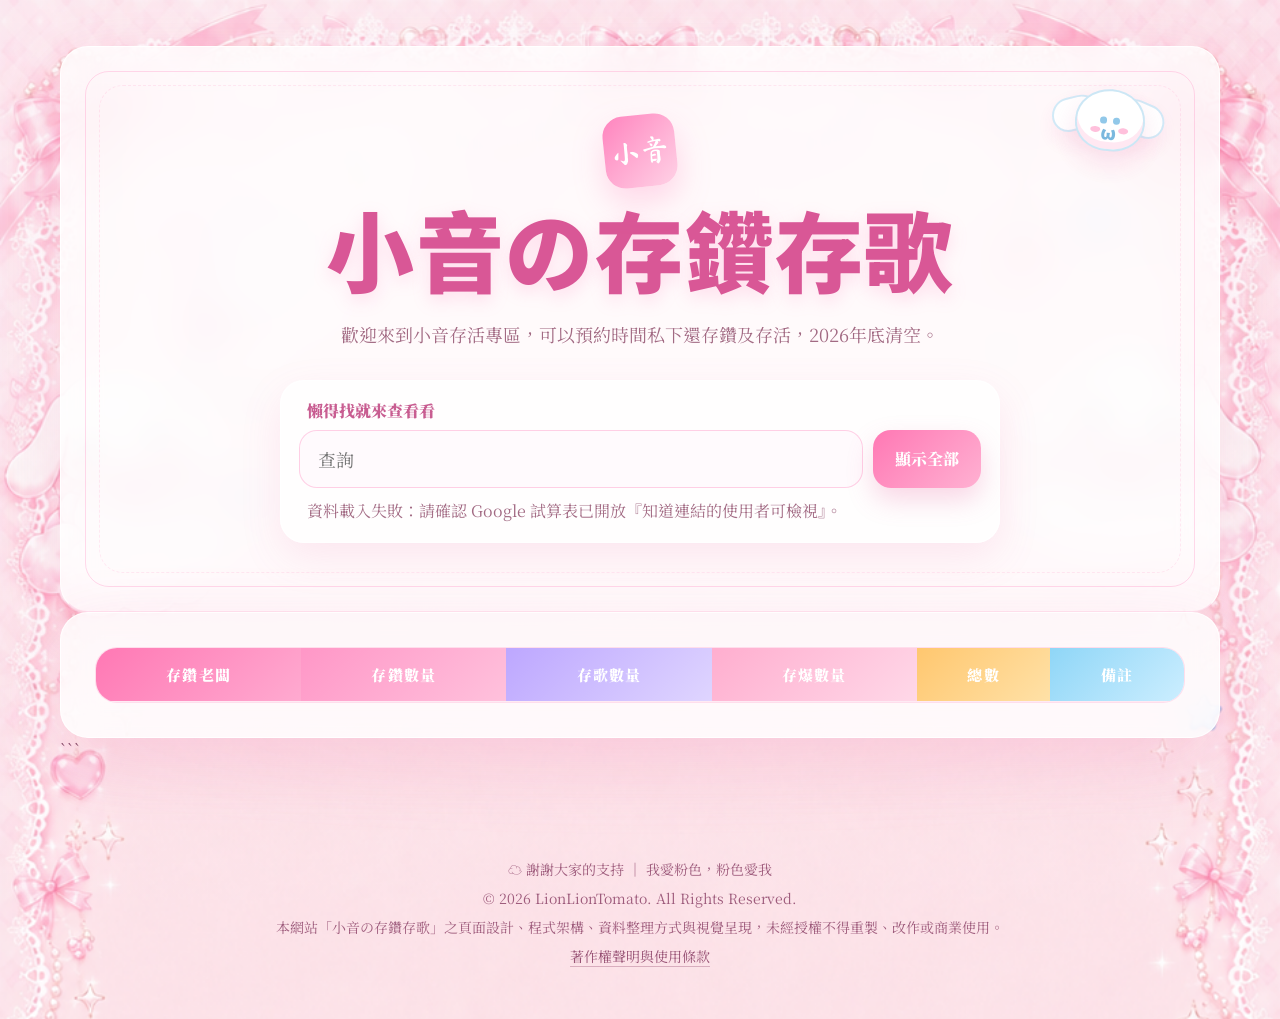
==== commit ae978bb4: "Update index.html" ====
--- a/index.html
+++ b/index.html
@@ -72,7 +72,7 @@
         </span>
       </div>
 
-```
+
   <div class="seal">小音</div>
   <p class="eyebrow"></p>
   <h1 id="siteTitle">小音の存鑽存歌</h1>
--- a/style.css
+++ b/style.css
@@ -1,447 +1,432 @@
-```css
 :root {
-  --sky-50: #fff7fb;
-  --sky-100: #ffeaf4;
-  --sky-200: #ffd3e7;
-  --sky-300: #ffacd3;
-  --sky-500: #ff78b4;
-  --ink: #77415d;
-  --ink-soft: #a26a83;
-  --paper: rgba(255, 255, 255, 0.80);
-  --paper-solid: #fffafd;
-  --line: rgba(255, 120, 180, 0.24);
-  --shadow: 0 24px 70px rgba(238, 92, 157, 0.18);
-  --radius: 28px;
+--sky-50: #fff7fb;
+--sky-100: #ffeaf4;
+--sky-200: #ffd3e7;
+--sky-300: #ffacd3;
+--sky-500: #ff78b4;
+--ink: #77415d;
+--ink-soft: #a26a83;
+--paper: rgba(255, 255, 255, 0.80);
+--paper-solid: #fffafd;
+--line: rgba(255, 120, 180, 0.24);
+--shadow: 0 24px 70px rgba(238, 92, 157, 0.18);
+--radius: 28px;
 }
 
 * { box-sizing: border-box; }
-html { scroll-behavior: smooth; }
+  html { scroll-behavior: smooth; }
 
 body {
-  margin: 0;
-  min-height: 100vh;
-  color: var(--ink);
-  font-family: "Noto Serif TC", "DFKai-SB", "KaiTi", serif;
-  overflow-x: hidden;
-  position: relative;
-
-  /* 電腦版背景：粉紅少女風背景圖 */
-  background:
-    linear-gradient(rgba(255, 236, 246, 0.08), rgba(255, 236, 246, 0.08)),
-    url("./bg-desktop.png");
-  background-size: cover;
-  background-position: center center;
-  background-repeat: no-repeat;
-  background-attachment: fixed;
-}
-
-/* 關掉原本格線背景，避免和圖片背景重疊 */
+margin: 0;
+min-height: 100vh;
+color: var(--ink);
+font-family: "Noto Serif TC", "DFKai-SB", "KaiTi", serif;
+overflow-x: hidden;
+position: relative;
+
+background:
+linear-gradient(rgba(255, 236, 246, 0.04), rgba(255, 236, 246, 0.04)),
+url("./bg-desktop.png");
+background-size: 100% auto;
+background-position: center top;
+background-repeat: no-repeat;
+background-attachment: fixed;
+background-color: #ffeaf4;
+}
+
 body::before {
-  display: none;
+display: none;
 }
 
 .sky-glow {
-  position: fixed;
-  width: 54vw;
-  height: 54vw;
-  left: -18vw;
-  top: -20vw;
-  border-radius: 50%;
-  background: rgba(255, 255, 255, 0.20);
-  filter: blur(4px);
-  pointer-events: none;
+position: fixed;
+width: 54vw;
+height: 54vw;
+left: -18vw;
+top: -20vw;
+border-radius: 50%;
+background: rgba(255, 255, 255, 0.20);
+filter: blur(4px);
+pointer-events: none;
 }
 
 .mist {
-  position: fixed;
-  left: -15%;
-  right: -15%;
-  height: 220px;
-  border-radius: 50%;
-  pointer-events: none;
-  filter: blur(10px);
-  opacity: .22;
-  animation: drift 18s ease-in-out infinite alternate;
-}
-
-.mist-a {
-  top: 220px;
-  background: radial-gradient(ellipse, rgba(255,255,255,.30), transparent 68%);
-}
-
-.mist-b {
-  bottom: 60px;
-  background: radial-gradient(ellipse, rgba(255,211,231,.28), transparent 70%);
-  animation-duration: 24s;
-}
+position: fixed;
+left: -15%;
+right: -15%;
+height: 220px;
+border-radius: 50%;
+pointer-events: none;
+filter: blur(10px);
+opacity: .22;
+animation: drift 18s ease-in-out infinite alternate;
+}
+
+.mist-a { top: 220px; background: radial-gradient(ellipse, rgba(255,255,255,.30), transparent 68%); }
+.mist-b { bottom: 60px; background: radial-gradient(ellipse, rgba(255,211,231,.28), transparent 70%); animation-duration: 24s; }
 
 @keyframes drift {
-  from { transform: translateX(-3%) translateY(0); }
-  to { transform: translateX(5%) translateY(-18px); }
+from { transform: translateX(-3%) translateY(0); }
+to { transform: translateX(5%) translateY(-18px); }
 }
 
 .floating-icons {
-  position: fixed;
-  inset: 0;
-  pointer-events: none;
-  overflow: hidden;
-  z-index: 1;
+position: fixed;
+inset: 0;
+pointer-events: none;
+overflow: hidden;
+z-index: 1;
 }
 
 .floating-icons span {
-  position: absolute;
-  left: var(--x);
-  bottom: -80px;
-  font-size: clamp(22px, 3vw, 42px);
-  opacity: .22;
-  animation: floatUp var(--duration) linear infinite;
-  animation-delay: var(--delay);
+position: absolute;
+left: var(--x);
+bottom: -80px;
+font-size: clamp(22px, 3vw, 42px);
+opacity: .22;
+animation: floatUp var(--duration) linear infinite;
+animation-delay: var(--delay);
 }
 
 @keyframes floatUp {
-  0% { transform: translateY(0) rotate(0deg); opacity: 0; }
-  12% { opacity: .22; }
-  70% { opacity: .20; }
-  100% { transform: translateY(-115vh) rotate(28deg); opacity: 0; }
+0% { transform: translateY(0) rotate(0deg); opacity: 0; }
+12% { opacity: .22; }
+70% { opacity: .20; }
+100% { transform: translateY(-115vh) rotate(28deg); opacity: 0; }
 }
 
 .page-shell {
-  position: relative;
-  z-index: 2;
-  width: min(1160px, calc(100% - 32px));
-  margin: 0 auto;
-  padding: 46px 0 34px;
+position: relative;
+z-index: 2;
+width: min(1160px, calc(100% - 32px));
+margin: 0 auto;
+padding: 46px 0 34px;
 }
 
 .panel {
-  background: var(--paper);
-  backdrop-filter: blur(18px);
-  border: 1px solid rgba(255,255,255,.86);
-  box-shadow: var(--shadow);
-  border-radius: var(--radius);
+background: var(--paper);
+backdrop-filter: blur(18px);
+border: 1px solid rgba(255,255,255,.86);
+box-shadow: var(--shadow);
+border-radius: var(--radius);
 }
 
 .hero {
-  min-height: 390px;
-  padding: clamp(30px, 6vw, 68px);
-  position: relative;
-  overflow: hidden;
-  text-align: center;
-  border-bottom: 1px solid rgba(255, 120, 180, .16);
+min-height: 390px;
+padding: clamp(30px, 6vw, 68px);
+position: relative;
+overflow: hidden;
+text-align: center;
+border-bottom: 1px solid rgba(255, 120, 180, .16);
 }
 
 .hero::before,
 .hero::after {
-  content: "";
-  position: absolute;
-  inset: 24px;
-  border: 1px solid rgba(255, 126, 186, .28);
-  border-radius: 24px;
-  pointer-events: none;
+content: "";
+position: absolute;
+inset: 24px;
+border: 1px solid rgba(255, 126, 186, .28);
+border-radius: 24px;
+pointer-events: none;
 }
 
 .hero::after {
-  inset: 38px;
-  border-style: dashed;
-  opacity: .55;
-}
-
-/* 背景圖已經有角色，這裡關掉原本 CSS 生成的小角色 */
+inset: 38px;
+border-style: dashed;
+opacity: .55;
+}
+
 .cinnamoroll-buddy {
-  display: none;
+position: absolute;
+top: 30px;
+right: 52px;
+width: 118px;
+height: 88px;
+transform: rotate(5deg);
+opacity: .94;
+pointer-events: none;
+z-index: 1;
 }
 
 .cinnamoroll-buddy .face {
-  position: absolute;
-  left: 26px;
-  top: 12px;
-  width: 70px;
-  height: 62px;
-  border-radius: 50% 50% 46% 46%;
-  background: #fff;
-  box-shadow: 0 12px 26px rgba(230, 99, 159, .18), inset 0 -7px 0 rgba(255, 226, 239, .8);
-  border: 2px solid rgba(142, 203, 235, .48);
+position: absolute;
+left: 26px;
+top: 12px;
+width: 70px;
+height: 62px;
+border-radius: 50% 50% 46% 46%;
+background: #fff;
+box-shadow: 0 12px 26px rgba(230, 99, 159, .18), inset 0 -7px 0 rgba(255, 226, 239, .8);
+border: 2px solid rgba(142, 203, 235, .48);
 }
 
 .cinnamoroll-buddy .ear {
-  position: absolute;
-  top: 22px;
-  width: 48px;
-  height: 34px;
-  background: #fff;
-  border-radius: 40px 40px 36px 36px;
-  border: 2px solid rgba(142, 203, 235, .42);
-  box-shadow: 0 10px 22px rgba(230, 99, 159, .13);
+position: absolute;
+top: 22px;
+width: 48px;
+height: 34px;
+background: #fff;
+border-radius: 40px 40px 36px 36px;
+border: 2px solid rgba(142, 203, 235, .42);
+box-shadow: 0 10px 22px rgba(230, 99, 159, .13);
 }
 
 .cinnamoroll-buddy .ear-left { left: 2px; transform: rotate(-19deg); }
 .cinnamoroll-buddy .ear-right { right: 2px; transform: rotate(19deg); }
 
 .cinnamoroll-buddy .eye {
-  position: absolute;
-  top: 26px;
-  width: 7px;
-  height: 7px;
-  background: #8bc5e8;
-  border-radius: 50%;
+position: absolute;
+top: 26px;
+width: 7px;
+height: 7px;
+background: #8bc5e8;
+border-radius: 50%;
 }
 
 .cinnamoroll-buddy .eye-left { left: 23px; }
 .cinnamoroll-buddy .eye-right { right: 23px; }
 
 .cinnamoroll-buddy .cheek {
-  position: absolute;
-  top: 36px;
-  width: 10px;
-  height: 6px;
-  background: rgba(255, 135, 188, .55);
-  border-radius: 50%;
+position: absolute;
+top: 36px;
+width: 10px;
+height: 6px;
+background: rgba(255, 135, 188, .55);
+border-radius: 50%;
 }
 
 .cinnamoroll-buddy .cheek-left { left: 14px; }
 .cinnamoroll-buddy .cheek-right { right: 14px; }
 
 .cinnamoroll-buddy .mouth {
-  position: absolute;
-  left: 0;
-  right: 0;
-  top: 32px;
-  text-align: center;
-  color: #72b4dc;
-  font: 900 18px/1 "Noto Sans TC", sans-serif;
+position: absolute;
+left: 0;
+right: 0;
+top: 32px;
+text-align: center;
+color: #72b4dc;
+font: 900 18px/1 "Noto Sans TC", sans-serif;
 }
 
 .seal {
-  width: 72px;
-  height: 72px;
-  margin: 0 auto 12px;
-  display: grid;
-  place-items: center;
-  border-radius: 20px;
-  background: linear-gradient(135deg, #ff84be, #ffd2e6);
-  color: #fff;
-  font-family: "Ma Shan Zheng", "DFKai-SB", serif;
-  font-size: 30px;
-  box-shadow: 0 14px 32px rgba(255, 120, 180, .28);
-  transform: rotate(-6deg);
+width: 72px;
+height: 72px;
+margin: 0 auto 12px;
+display: grid;
+place-items: center;
+border-radius: 20px;
+background: linear-gradient(135deg, #ff84be, #ffd2e6);
+color: #fff;
+font-family: "Ma Shan Zheng", "DFKai-SB", serif;
+font-size: 30px;
+box-shadow: 0 14px 32px rgba(255, 120, 180, .28);
+transform: rotate(-6deg);
 }
 
 .eyebrow {
-  margin: 0 0 10px;
-  letter-spacing: .18em;
-  text-transform: uppercase;
-  font-size: 12px;
-  color: #db6fa4;
-  font-weight: 700;
+margin: 0 0 10px;
+letter-spacing: .18em;
+text-transform: uppercase;
+font-size: 12px;
+color: #db6fa4;
+font-weight: 700;
 }
 
 h1, h2 {
-  margin: 0;
-  font-family: "Noto Sans TC", "Noto Serif TC", "Microsoft JhengHei", sans-serif;
-  letter-spacing: .03em;
-  font-weight: 800;
+margin: 0;
+font-family: "Noto Sans TC", "Noto Serif TC", "Microsoft JhengHei", sans-serif;
+letter-spacing: .03em;
+font-weight: 800;
 }
 
 h1 {
-  font-size: clamp(42px, 7.6vw, 88px);
-  line-height: 1.12;
-  color: #d95796;
-  font-weight: 900;
-  letter-spacing: .02em;
-  text-shadow: 0 6px 18px rgba(255, 120, 180, .22);
-}
-
-h2 {
-  font-size: clamp(32px, 4vw, 52px);
-  color: #cf5a91;
-}
+font-size: clamp(42px, 7.6vw, 88px);
+line-height: 1.12;
+color: #d95796;
+font-weight: 900;
+letter-spacing: .02em;
+text-shadow: 0 6px 18px rgba(255, 120, 180, .22);
+}
+
+h2 { font-size: clamp(32px, 4vw, 52px); color: #cf5a91; }
 
 .subtitle {
-  margin: 20px auto 0;
-  max-width: 680px;
-  color: var(--ink-soft);
-  font-size: 18px;
-  line-height: 1.8;
+margin: 20px auto 0;
+max-width: 680px;
+color: var(--ink-soft);
+font-size: 18px;
+line-height: 1.8;
 }
 
 .search-card {
-  width: min(720px, 100%);
-  margin: 30px auto 0;
-  padding: 18px;
-  border-radius: 24px;
-  background: rgba(255, 255, 255, .74);
-  border: 1px solid rgba(255, 255, 255, .92);
-  box-shadow: 0 15px 40px rgba(230, 99, 159, .13);
-  text-align: left;
+width: min(720px, 100%);
+margin: 30px auto 0;
+padding: 18px;
+border-radius: 24px;
+background: rgba(255, 255, 255, .74);
+border: 1px solid rgba(255, 255, 255, .92);
+box-shadow: 0 15px 40px rgba(230, 99, 159, .13);
+text-align: left;
 }
 
 .search-card label {
-  display: block;
-  margin: 0 0 8px 8px;
-  font-weight: 900;
-  color: #c85d91;
+display: block;
+margin: 0 0 8px 8px;
+font-weight: 900;
+color: #c85d91;
 }
 
 .search-row {
-  display: grid;
-  grid-template-columns: 1fr auto;
-  gap: 10px;
+display: grid;
+grid-template-columns: 1fr auto;
+gap: 10px;
 }
 
 input[type="search"] {
-  width: 100%;
-  border: 1px solid rgba(255, 120, 180, .32);
-  background: rgba(255, 250, 253, .96);
-  color: var(--ink);
-  font: inherit;
-  font-size: 18px;
-  border-radius: 18px;
-  padding: 15px 18px;
-  outline: none;
-  transition: .2s ease;
+width: 100%;
+border: 1px solid rgba(255, 120, 180, .32);
+background: rgba(255, 250, 253, .96);
+color: var(--ink);
+font: inherit;
+font-size: 18px;
+border-radius: 18px;
+padding: 15px 18px;
+outline: none;
+transition: .2s ease;
 }
 
 input[type="search"]:focus {
-  border-color: rgba(230, 99, 159, .72);
-  box-shadow: 0 0 0 4px rgba(255, 126, 186, .20);
+border-color: rgba(230, 99, 159, .72);
+box-shadow: 0 0 0 4px rgba(255, 126, 186, .20);
 }
 
 button {
-  border: 0;
-  border-radius: 18px;
-  padding: 0 22px;
-  font: inherit;
-  font-weight: 900;
-  color: white;
-  cursor: pointer;
-  background: linear-gradient(135deg, #ff78b4, #ffb1d2);
-  box-shadow: 0 12px 26px rgba(230, 99, 159, .25);
-  transition: transform .2s ease, box-shadow .2s ease;
+border: 0;
+border-radius: 18px;
+padding: 0 22px;
+font: inherit;
+font-weight: 900;
+color: white;
+cursor: pointer;
+background: linear-gradient(135deg, #ff78b4, #ffb1d2);
+box-shadow: 0 12px 26px rgba(230, 99, 159, .25);
+transition: transform .2s ease, box-shadow .2s ease;
 }
 
 button:hover {
-  transform: translateY(-2px);
-  box-shadow: 0 16px 32px rgba(230, 99, 159, .30);
+transform: translateY(-2px);
+box-shadow: 0 16px 32px rgba(230, 99, 159, .30);
 }
 
 .result-text {
-  margin: 10px 8px 0;
-  color: var(--ink-soft);
-  line-height: 1.6;
+margin: 10px 8px 0;
+color: var(--ink-soft);
+line-height: 1.6;
 }
 
 .sheet-actions {
-  margin: 8px 8px 0;
-  color: var(--ink-soft);
-  line-height: 1.6;
-  font-size: 15px;
+margin: 8px 8px 0;
+color: var(--ink-soft);
+line-height: 1.6;
+font-size: 15px;
 }
 
 .sheet-actions a {
-  color: #d95796;
-  font-weight: 900;
-  text-decoration: none;
-  border-bottom: 1px solid rgba(217, 87, 150, .35);
-}
-
-.sheet-actions a:hover {
-  border-bottom-color: rgba(217, 87, 150, .9);
-}
+color: #d95796;
+font-weight: 900;
+text-decoration: none;
+border-bottom: 1px solid rgba(217, 87, 150, .35);
+}
+
+.sheet-actions a:hover { border-bottom-color: rgba(217, 87, 150, .9); }
 
 .summary-grid {
-  display: grid;
-  grid-template-columns: repeat(5, 1fr);
-  gap: 14px;
-  margin: 18px 0;
+display: grid;
+grid-template-columns: repeat(5, 1fr);
+gap: 14px;
+margin: 18px 0;
 }
 
 .summary-card {
-  position: relative;
-  overflow: hidden;
-  padding: 20px 18px;
-  border-radius: 24px;
-  background: rgba(255, 255, 255, .72);
-  border: 1px solid rgba(255,255,255,.9);
-  box-shadow: 0 16px 46px rgba(230, 99, 159, .13);
+position: relative;
+overflow: hidden;
+padding: 20px 18px;
+border-radius: 24px;
+background: rgba(255, 255, 255, .72);
+border: 1px solid rgba(255,255,255,.9);
+box-shadow: 0 16px 46px rgba(230, 99, 159, .13);
 }
 
 .summary-card::after {
-  content: "";
-  position: absolute;
-  width: 82px;
-  height: 82px;
-  right: -22px;
-  top: -28px;
-  background: var(--accent, #ffd3e7);
-  border-radius: 50%;
-  opacity: .38;
+content: "";
+position: absolute;
+width: 82px;
+height: 82px;
+right: -22px;
+top: -28px;
+background: var(--accent, #ffd3e7);
+border-radius: 50%;
+opacity: .38;
 }
 
 .summary-card .label {
-  color: var(--ink-soft);
-  font-size: 13px;
-  font-weight: 900;
+color: var(--ink-soft);
+font-size: 13px;
+font-weight: 900;
 }
 
 .summary-card .value {
-  margin-top: 6px;
-  font-size: clamp(24px, 3vw, 34px);
-  font-weight: 900;
-  color: #bd4d82;
-}
-
-.content-panel {
-  padding: clamp(20px, 4vw, 34px);
-}
+margin-top: 6px;
+font-size: clamp(24px, 3vw, 34px);
+font-weight: 900;
+color: #bd4d82;
+}
+
+.content-panel { padding: clamp(20px, 4vw, 34px); }
 
 .section-head {
-  display: flex;
-  align-items: end;
-  justify-content: space-between;
-  gap: 20px;
-  margin-bottom: 20px;
-}
-
-.source-note {
-  color: var(--ink-soft);
-  margin: 0;
-}
+display: flex;
+align-items: end;
+justify-content: space-between;
+gap: 20px;
+margin-bottom: 20px;
+}
+
+.source-note { color: var(--ink-soft); margin: 0; }
 
 .table-wrap {
-  overflow-x: auto;
-  border-radius: 22px;
-  border: 1px solid var(--line);
-  background: rgba(255,255,255,.60);
+overflow-x: auto;
+border-radius: 22px;
+border: 1px solid var(--line);
+background: rgba(255,255,255,.60);
 }
 
 table {
-  width: 100%;
-  border-collapse: collapse;
-  min-width: 860px;
+width: 100%;
+border-collapse: collapse;
+min-width: 860px;
 }
 
 th, td {
-  padding: 16px 14px;
-  text-align: center;
-  border-bottom: 1px solid rgba(255, 120, 180, .14);
+padding: 16px 14px;
+text-align: center;
+border-bottom: 1px solid rgba(255, 120, 180, .14);
 }
 
 th {
-  font-size: 15px;
-  letter-spacing: .08em;
-  color: #fff;
-  font-weight: 900;
-  white-space: nowrap;
+font-size: 15px;
+letter-spacing: .08em;
+color: #fff;
+font-weight: 900;
+white-space: nowrap;
 }
 
 td {
-  font-size: 17px;
-  color: #7a4660;
-}
-
-tbody tr:hover {
-  background: rgba(255, 236, 246, .62);
-}
+font-size: 17px;
+color: #7a4660;
+}
+
+tbody tr:hover { background: rgba(255, 236, 246, .62); }
 
 .col-name { background: linear-gradient(135deg, #ff78b4, #ffaad0); }
 .col-diamond { background: linear-gradient(135deg, #ff97c7, #ffc1dc); }
@@ -451,84 +436,53 @@
 .col-extra { background: linear-gradient(135deg, #8fd6f7, #cceeff); }
 
 .name-cell {
-  font-weight: 900;
-  color: #bd4d82;
+font-weight: 900;
+color: #bd4d82;
 }
 
 .empty-state {
-  grid-column: 1 / -1;
-  text-align: center;
-  padding: 36px 16px;
-  color: var(--ink-soft);
-  border: 1px dashed rgba(255, 120, 180, .38);
-  border-radius: 24px;
-  background: rgba(255,255,255,.45);
+grid-column: 1 / -1;
+text-align: center;
+padding: 36px 16px;
+color: var(--ink-soft);
+border: 1px dashed rgba(255, 120, 180, .38);
+border-radius: 24px;
+background: rgba(255,255,255,.45);
 }
 
 footer {
-  position: relative;
-  z-index: 2;
-  width: min(1160px, calc(100% - 32px));
-  margin: 0 auto 30px;
-  text-align: center;
-  color: rgba(119, 65, 93, .64);
-  font-size: 14px;
+position: relative;
+z-index: 2;
+width: min(1160px, calc(100% - 32px));
+margin: 0 auto 30px;
+text-align: center;
+color: rgba(119, 65, 93, .64);
+font-size: 14px;
 }
 
 @media (max-width: 920px) {
-  .summary-grid {
-    grid-template-columns: repeat(2, 1fr);
-  }
-
-  .section-head {
-    align-items: flex-start;
-    flex-direction: column;
-  }
-
-  .cinnamoroll-buddy {
-    display: none;
-  }
+.summary-grid { grid-template-columns: repeat(2, 1fr); }
+.section-head { align-items: flex-start; flex-direction: column; }
+.cinnamoroll-buddy { opacity: .48; transform: scale(.9) rotate(5deg); }
 }
 
 @media (max-width: 640px) {
-  body {
-    /* 手機版背景 */
-    background:
-      linear-gradient(rgba(255, 236, 246, 0.08), rgba(255, 236, 246, 0.08)),
-      url("./bg-mobile.png");
-    background-size: cover;
-    background-position: center top;
-    background-repeat: no-repeat;
-    background-attachment: scroll;
-  }
-
-  .page-shell {
-    width: min(100% - 20px, 1160px);
-    padding-top: 18px;
-  }
-
-  .hero {
-    padding: 28px 18px;
-  }
-
-  .search-row {
-    grid-template-columns: 1fr;
-  }
-
-  button {
-    min-height: 52px;
-  }
-
-  .summary-grid {
-    grid-template-columns: 1fr;
-  }
-
-  th, td {
-    padding: 13px 10px;
-  }
-
-  .cinnamoroll-buddy {
-    display: none;
-  }
-}
-```
+body {
+background:
+linear-gradient(rgba(255, 236, 246, 0.04), rgba(255, 236, 246, 0.04)),
+url("./bg-mobile.png");
+background-size: 100% auto;
+background-position: center top;
+background-repeat: no-repeat;
+background-attachment: scroll;
+background-color: #ffeaf4;
+}
+
+.page-shell { width: min(100% - 20px, 1160px); padding-top: 18px; }
+.hero { padding: 28px 18px; }
+.search-row { grid-template-columns: 1fr; }
+button { min-height: 52px; }
+.summary-grid { grid-template-columns: 1fr; }
+th, td { padding: 13px 10px; }
+.cinnamoroll-buddy { top: 18px; right: 14px; transform: scale(.72) rotate(5deg); opacity: .36; }
+}
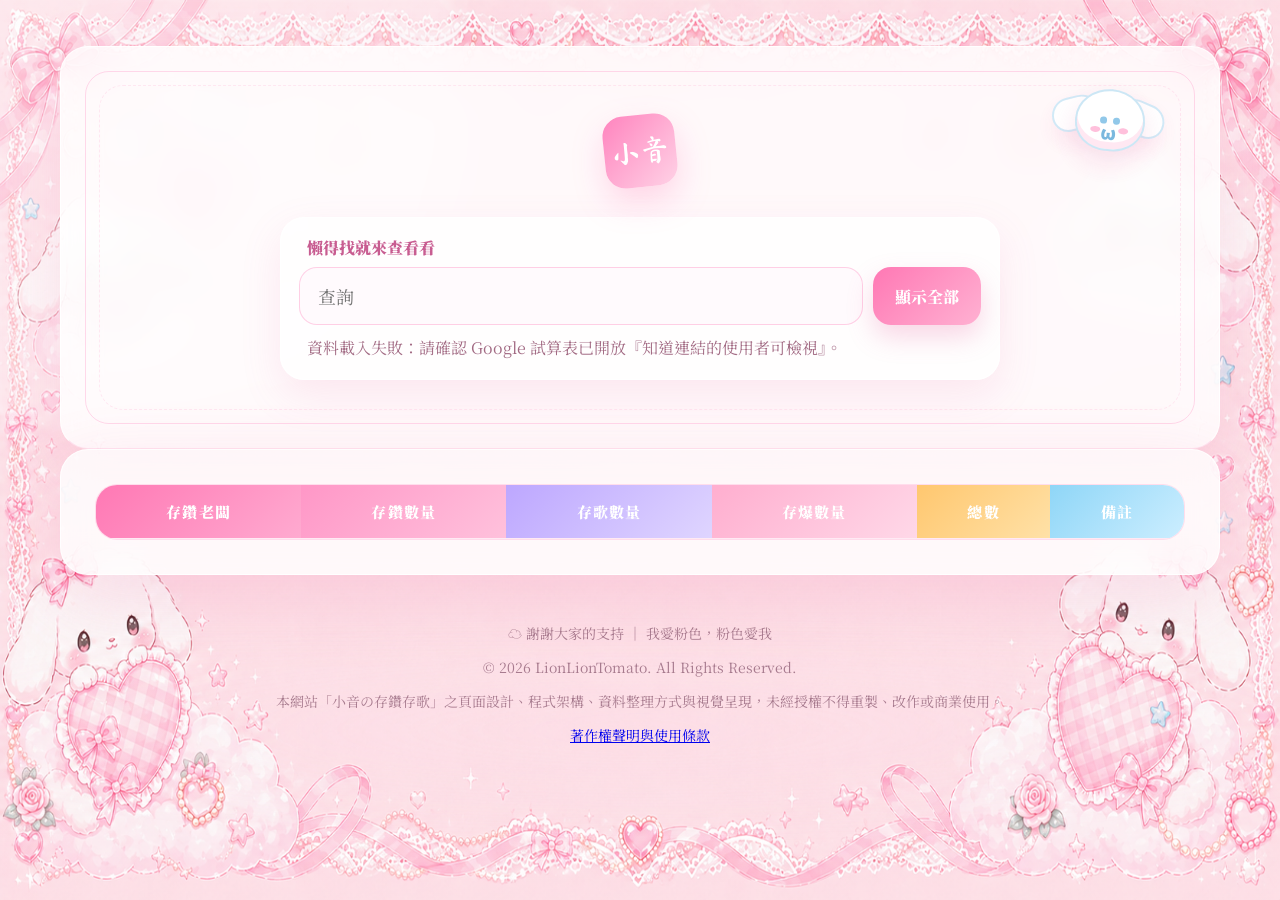
==== commit 0f803ae5: "Update index.html" ====
--- a/index.html
+++ b/index.html
@@ -1,46 +1,15 @@
 <!doctype html>
-
 <html lang="zh-Hant">
 <head>
   <meta charset="utf-8" />
   <meta name="viewport" content="width=device-width, initial-scale=1" />
-  <title>小音の存鑽存歌</title>
+  <title></title>
   <meta name="description" content="小音の存鑽存歌查詢頁，只呈現 Google 試算表 A～F 欄資料。" />
   <link rel="preconnect" href="https://fonts.googleapis.com">
   <link rel="preconnect" href="https://fonts.gstatic.com" crossorigin>
   <link href="https://fonts.googleapis.com/css2?family=Ma+Shan+Zheng&family=Noto+Sans+TC:wght@500;700;900&family=Noto+Serif+TC:wght@500;700;900&display=swap" rel="stylesheet">
-  <link rel="stylesheet" href="style.css" />
+  <link rel="stylesheet" href="style.css?v=20260625b" />
   <link rel="icon" type="image/svg+xml" href='data:image/svg+xml,<svg xmlns="http://www.w3.org/2000/svg" viewBox="0 0 100 100"><text y="0.9em" font-size="90">♬⋆</text></svg>'>
-
-  <style>
-    .site-footer{
-      position:relative;
-      z-index:2;
-      max-width:980px;
-      margin:36px auto 24px;
-      padding:22px 18px;
-      text-align:center;
-      font-family:"Noto Serif TC","Noto Sans TC",serif;
-      color:rgba(148,76,112,.9);
-      font-size:14px;
-      line-height:1.8;
-    }
-
-    .site-footer p{
-      margin:4px 0;
-    }
-
-    .site-footer a{
-      color:rgba(148,76,112,.98);
-      text-decoration:none;
-      border-bottom:1px solid rgba(148,76,112,.35);
-    }
-
-    .site-footer a:hover{
-      opacity:.75;
-    }
-  </style>
-
 </head>
 
 <body>
@@ -72,32 +41,29 @@
         </span>
       </div>
 
+      <div class="seal">小音</div>
+      <p class="eyebrow"></p>
+      <h1 id="siteTitle"></h1>
+      <p id="siteSubtitle" class="subtitle"></p>
 
-  <div class="seal">小音</div>
-  <p class="eyebrow"></p>
-  <h1 id="siteTitle">小音の存鑽存歌</h1>
-  <p id="siteSubtitle" class="subtitle">歡迎來到小音存活專區，可以預約時間私下還存鑽及存活，2026年底清空。</p>
+      <div class="search-card" role="search">
+        <label for="searchInput">懶得找就來查看看</label>
+        <div class="search-row">
+          <input id="searchInput" type="search" autocomplete="off" placeholder="查詢" />
+          <button id="clearBtn" type="button">顯示全部</button>
+        </div>
+        <p id="resultText" class="result-text">資料載入中…</p>
+      </div>
+    </section>
 
-  <div class="search-card" role="search">
-    <label for="searchInput">懶得找就來查看看</label>
-    <div class="search-row">
-      <input id="searchInput" type="search" autocomplete="off" placeholder="查詢" />
-      <button id="clearBtn" type="button">顯示全部</button>
-    </div>
-    <p id="resultText" class="result-text">資料載入中…</p>
-  </div>
-</section>
-
-<section class="panel content-panel" aria-label="存鑽資料查詢結果">
-  <div class="table-wrap">
-    <table>
-      <thead id="tableHead"></thead>
-      <tbody id="tableBody"></tbody>
-    </table>
-  </div>
-</section>
-```
-
+    <section class="panel content-panel" aria-label="存鑽資料查詢結果">
+      <div class="table-wrap">
+        <table>
+          <thead id="tableHead"></thead>
+          <tbody id="tableBody"></tbody>
+        </table>
+      </div>
+    </section>
   </main>
 
   <footer class="site-footer">
@@ -107,7 +73,6 @@
     <p><a href="copyright.html">著作權聲明與使用條款</a></p>
   </footer>
 
-  <script src="script.js?v=20260621a"></script>
-
+  <script src="script.js?v=20260625b"></script>
 </body>
 </html>
--- a/style.css
+++ b/style.css
@@ -14,7 +14,8 @@
 }
 
 * { box-sizing: border-box; }
-  html { scroll-behavior: smooth; }
+
+html { scroll-behavior: smooth; }
 
 body {
 margin: 0;
@@ -25,9 +26,9 @@
 position: relative;
 
 background:
-linear-gradient(rgba(255, 236, 246, 0.04), rgba(255, 236, 246, 0.04)),
+linear-gradient(rgba(255, 236, 246, 0.02), rgba(255, 236, 246, 0.02)),
 url("./bg-desktop.png");
-background-size: 100% auto;
+background-size: 100% 100vh;
 background-position: center top;
 background-repeat: no-repeat;
 background-attachment: fixed;
@@ -45,7 +46,7 @@
 left: -18vw;
 top: -20vw;
 border-radius: 50%;
-background: rgba(255, 255, 255, 0.20);
+background: rgba(255, 255, 255, 0.28);
 filter: blur(4px);
 pointer-events: none;
 }
@@ -58,12 +59,20 @@
 border-radius: 50%;
 pointer-events: none;
 filter: blur(10px);
-opacity: .22;
+opacity: .34;
 animation: drift 18s ease-in-out infinite alternate;
 }
 
-.mist-a { top: 220px; background: radial-gradient(ellipse, rgba(255,255,255,.30), transparent 68%); }
-.mist-b { bottom: 60px; background: radial-gradient(ellipse, rgba(255,211,231,.28), transparent 70%); animation-duration: 24s; }
+.mist-a {
+top: 220px;
+background: radial-gradient(ellipse, rgba(255,255,255,.42), transparent 68%);
+}
+
+.mist-b {
+bottom: 60px;
+background: radial-gradient(ellipse, rgba(255,211,231,.42), transparent 70%);
+animation-duration: 24s;
+}
 
 @keyframes drift {
 from { transform: translateX(-3%) translateY(0); }
@@ -82,17 +91,31 @@
 position: absolute;
 left: var(--x);
 bottom: -80px;
-font-size: clamp(22px, 3vw, 42px);
-opacity: .22;
+font-size: clamp(24px, 3.2vw, 46px);
+opacity: .46;
 animation: floatUp var(--duration) linear infinite;
 animation-delay: var(--delay);
+filter: drop-shadow(0 4px 8px rgba(255, 120, 180, .18));
 }
 
 @keyframes floatUp {
-0% { transform: translateY(0) rotate(0deg); opacity: 0; }
-12% { opacity: .22; }
-70% { opacity: .20; }
-100% { transform: translateY(-115vh) rotate(28deg); opacity: 0; }
+0% {
+transform: translateY(0) rotate(0deg);
+opacity: 0;
+}
+
+12% {
+opacity: .46;
+}
+
+70% {
+opacity: .40;
+}
+
+100% {
+transform: translateY(-115vh) rotate(28deg);
+opacity: 0;
+}
 }
 
 .page-shell {
@@ -171,8 +194,15 @@
 box-shadow: 0 10px 22px rgba(230, 99, 159, .13);
 }
 
-.cinnamoroll-buddy .ear-left { left: 2px; transform: rotate(-19deg); }
-.cinnamoroll-buddy .ear-right { right: 2px; transform: rotate(19deg); }
+.cinnamoroll-buddy .ear-left {
+left: 2px;
+transform: rotate(-19deg);
+}
+
+.cinnamoroll-buddy .ear-right {
+right: 2px;
+transform: rotate(19deg);
+}
 
 .cinnamoroll-buddy .eye {
 position: absolute;
@@ -184,6 +214,7 @@
 }
 
 .cinnamoroll-buddy .eye-left { left: 23px; }
+
 .cinnamoroll-buddy .eye-right { right: 23px; }
 
 .cinnamoroll-buddy .cheek {
@@ -196,6 +227,7 @@
 }
 
 .cinnamoroll-buddy .cheek-left { left: 14px; }
+
 .cinnamoroll-buddy .cheek-right { right: 14px; }
 
 .cinnamoroll-buddy .mouth {
@@ -248,7 +280,10 @@
 text-shadow: 0 6px 18px rgba(255, 120, 180, .22);
 }
 
-h2 { font-size: clamp(32px, 4vw, 52px); color: #cf5a91; }
+h2 {
+font-size: clamp(32px, 4vw, 52px);
+color: #cf5a91;
+}
 
 .subtitle {
 margin: 20px auto 0;
@@ -338,7 +373,9 @@
 border-bottom: 1px solid rgba(217, 87, 150, .35);
 }
 
-.sheet-actions a:hover { border-bottom-color: rgba(217, 87, 150, .9); }
+.sheet-actions a:hover {
+border-bottom-color: rgba(217, 87, 150, .9);
+}
 
 .summary-grid {
 display: grid;
@@ -382,7 +419,9 @@
 color: #bd4d82;
 }
 
-.content-panel { padding: clamp(20px, 4vw, 34px); }
+.content-panel {
+padding: clamp(20px, 4vw, 34px);
+}
 
 .section-head {
 display: flex;
@@ -392,7 +431,10 @@
 margin-bottom: 20px;
 }
 
-.source-note { color: var(--ink-soft); margin: 0; }
+.source-note {
+color: var(--ink-soft);
+margin: 0;
+}
 
 .table-wrap {
 overflow-x: auto;
@@ -426,7 +468,9 @@
 color: #7a4660;
 }
 
-tbody tr:hover { background: rgba(255, 236, 246, .62); }
+tbody tr:hover {
+background: rgba(255, 236, 246, .62);
+}
 
 .col-name { background: linear-gradient(135deg, #ff78b4, #ffaad0); }
 .col-diamond { background: linear-gradient(135deg, #ff97c7, #ffc1dc); }
@@ -461,28 +505,62 @@
 }
 
 @media (max-width: 920px) {
-.summary-grid { grid-template-columns: repeat(2, 1fr); }
-.section-head { align-items: flex-start; flex-direction: column; }
-.cinnamoroll-buddy { opacity: .48; transform: scale(.9) rotate(5deg); }
+.summary-grid {
+grid-template-columns: repeat(2, 1fr);
+}
+
+.section-head {
+align-items: flex-start;
+flex-direction: column;
+}
+
+.cinnamoroll-buddy {
+opacity: .48;
+transform: scale(.9) rotate(5deg);
+}
 }
 
 @media (max-width: 640px) {
 body {
 background:
-linear-gradient(rgba(255, 236, 246, 0.04), rgba(255, 236, 246, 0.04)),
+linear-gradient(rgba(255, 236, 246, 0.02), rgba(255, 236, 246, 0.02)),
 url("./bg-mobile.png");
-background-size: 100% auto;
+background-size: 100% 100vh;
 background-position: center top;
 background-repeat: no-repeat;
 background-attachment: scroll;
 background-color: #ffeaf4;
 }
 
-.page-shell { width: min(100% - 20px, 1160px); padding-top: 18px; }
-.hero { padding: 28px 18px; }
-.search-row { grid-template-columns: 1fr; }
-button { min-height: 52px; }
-.summary-grid { grid-template-columns: 1fr; }
-th, td { padding: 13px 10px; }
-.cinnamoroll-buddy { top: 18px; right: 14px; transform: scale(.72) rotate(5deg); opacity: .36; }
-}
+.page-shell {
+width: min(100% - 20px, 1160px);
+padding-top: 18px;
+}
+
+.hero {
+padding: 28px 18px;
+}
+
+.search-row {
+grid-template-columns: 1fr;
+}
+
+button {
+min-height: 52px;
+}
+
+.summary-grid {
+grid-template-columns: 1fr;
+}
+
+th, td {
+padding: 13px 10px;
+}
+
+.cinnamoroll-buddy {
+top: 18px;
+right: 14px;
+transform: scale(.72) rotate(5deg);
+opacity: .36;
+}
+}
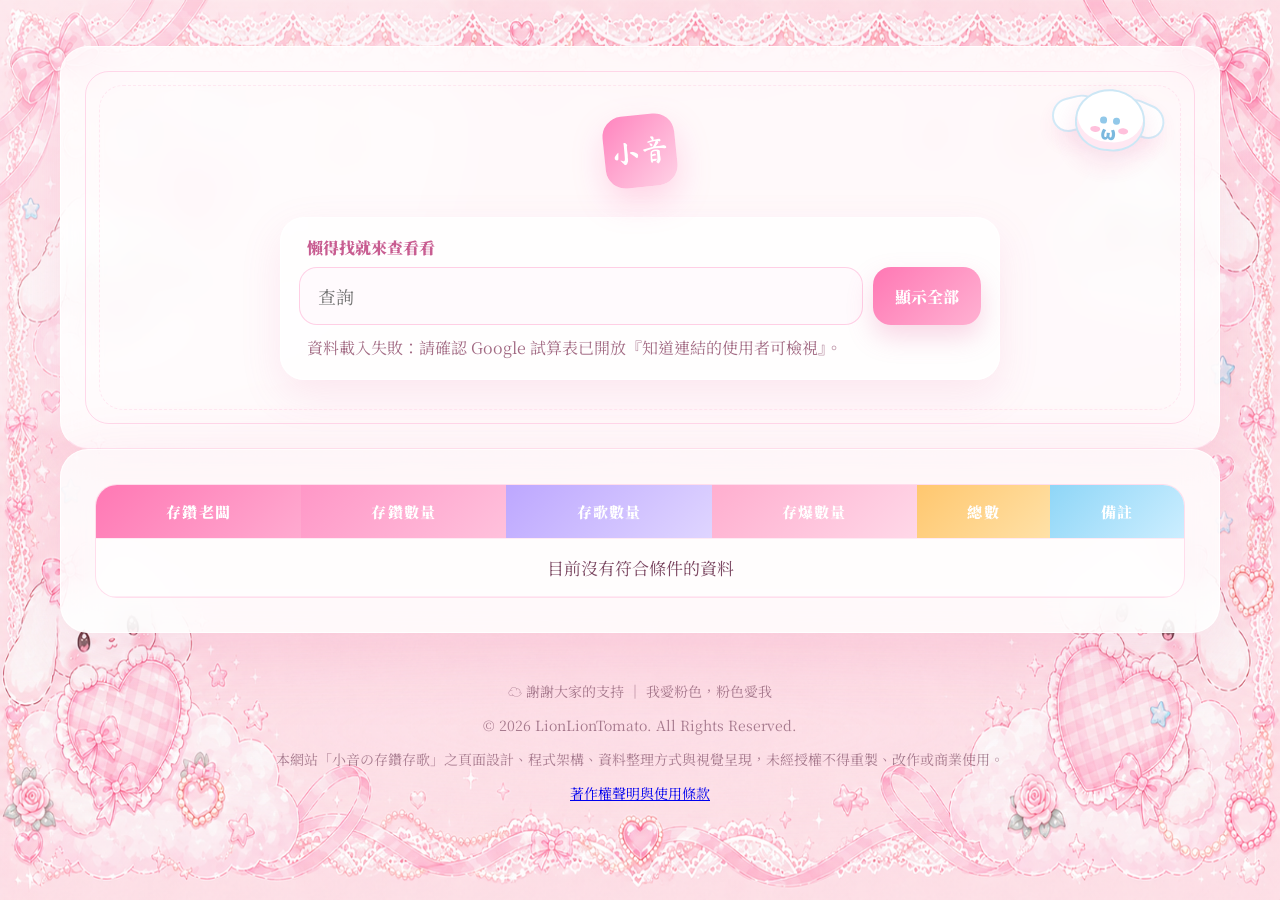
==== commit 5d01aeb4: "Update index.html" ====
--- a/index.html
+++ b/index.html
@@ -3,12 +3,12 @@
 <head>
   <meta charset="utf-8" />
   <meta name="viewport" content="width=device-width, initial-scale=1" />
-  <title></title>
+  <title>Loading...</title>
   <meta name="description" content="小音の存鑽存歌查詢頁，只呈現 Google 試算表 A～F 欄資料。" />
   <link rel="preconnect" href="https://fonts.googleapis.com">
   <link rel="preconnect" href="https://fonts.gstatic.com" crossorigin>
   <link href="https://fonts.googleapis.com/css2?family=Ma+Shan+Zheng&family=Noto+Sans+TC:wght@500;700;900&family=Noto+Serif+TC:wght@500;700;900&display=swap" rel="stylesheet">
-  <link rel="stylesheet" href="style.css?v=20260625b" />
+  <link rel="stylesheet" href="style.css?v=20260625c" />
   <link rel="icon" type="image/svg+xml" href='data:image/svg+xml,<svg xmlns="http://www.w3.org/2000/svg" viewBox="0 0 100 100"><text y="0.9em" font-size="90">♬⋆</text></svg>'>
 </head>
 
@@ -73,6 +73,6 @@
     <p><a href="copyright.html">著作權聲明與使用條款</a></p>
   </footer>
 
-  <script src="script.js?v=20260625b"></script>
+  <script src="script.js?v=20260625c"></script>
 </body>
 </html>
